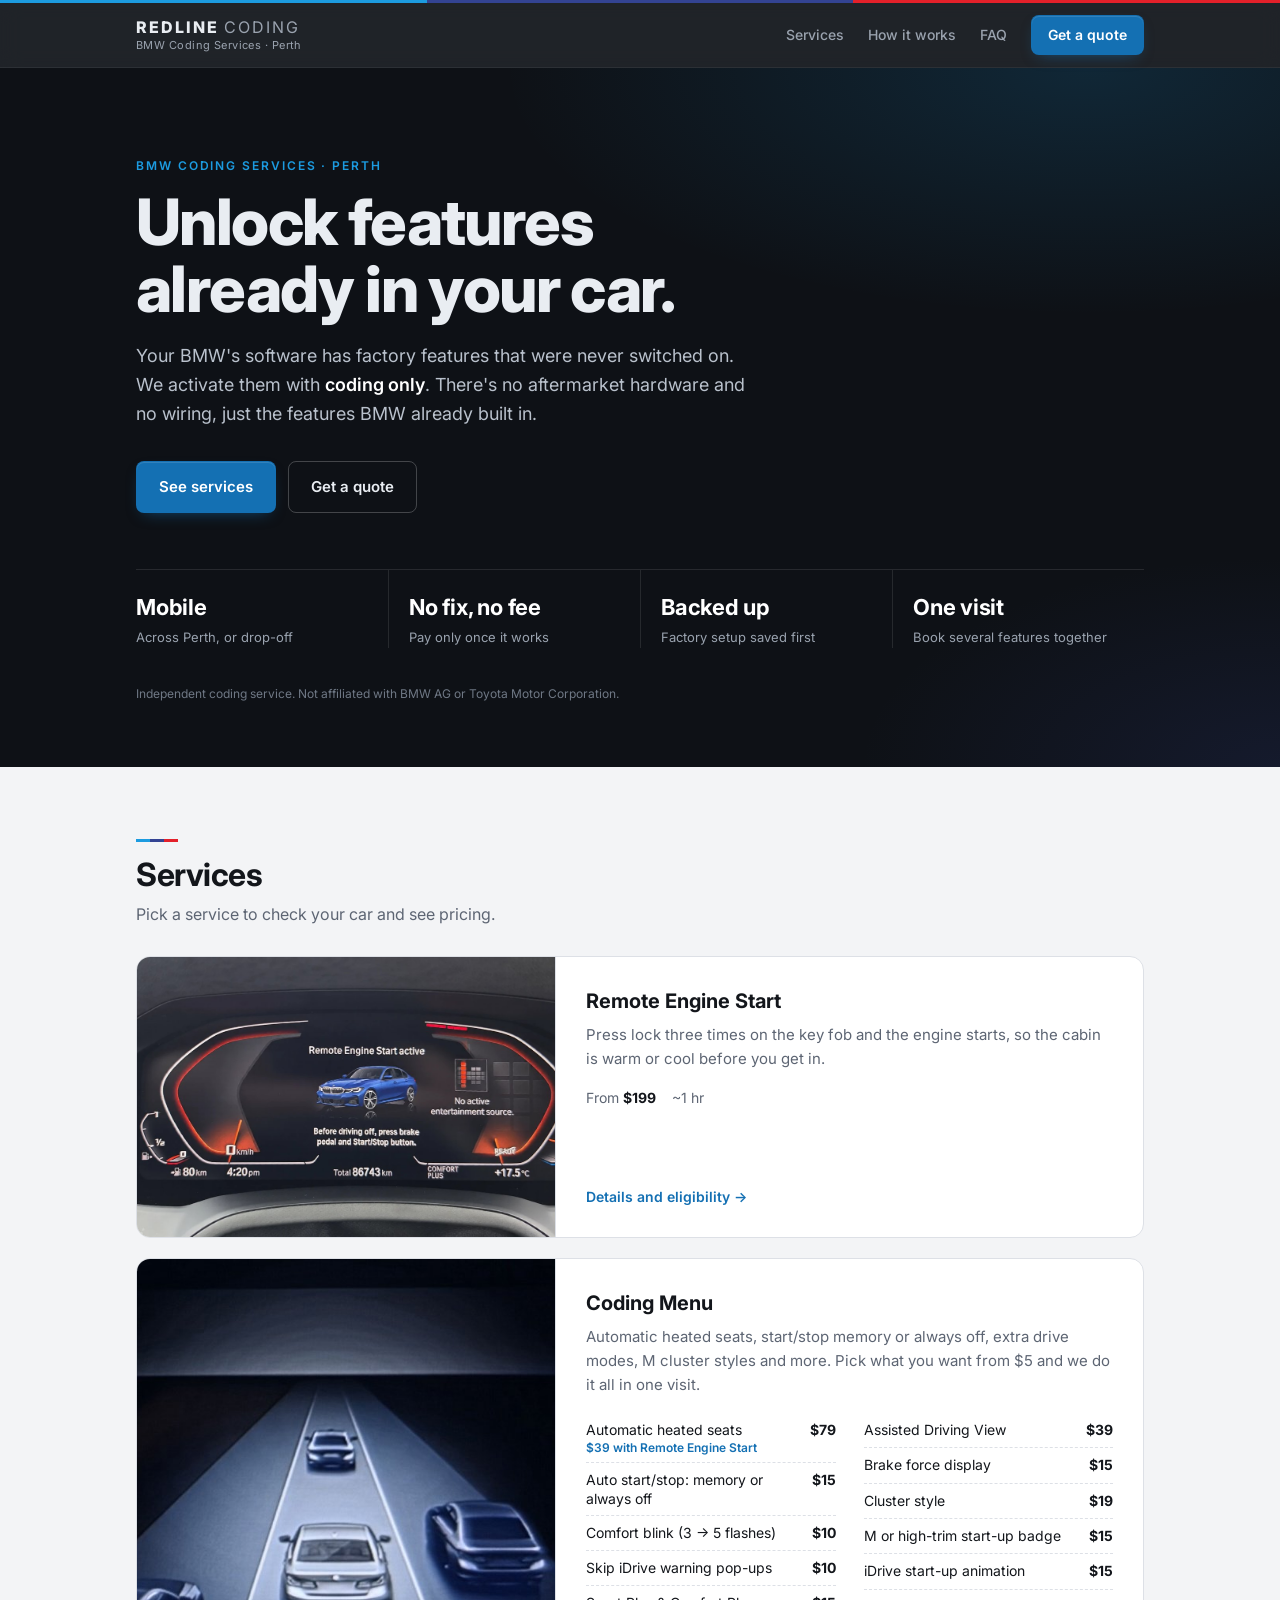
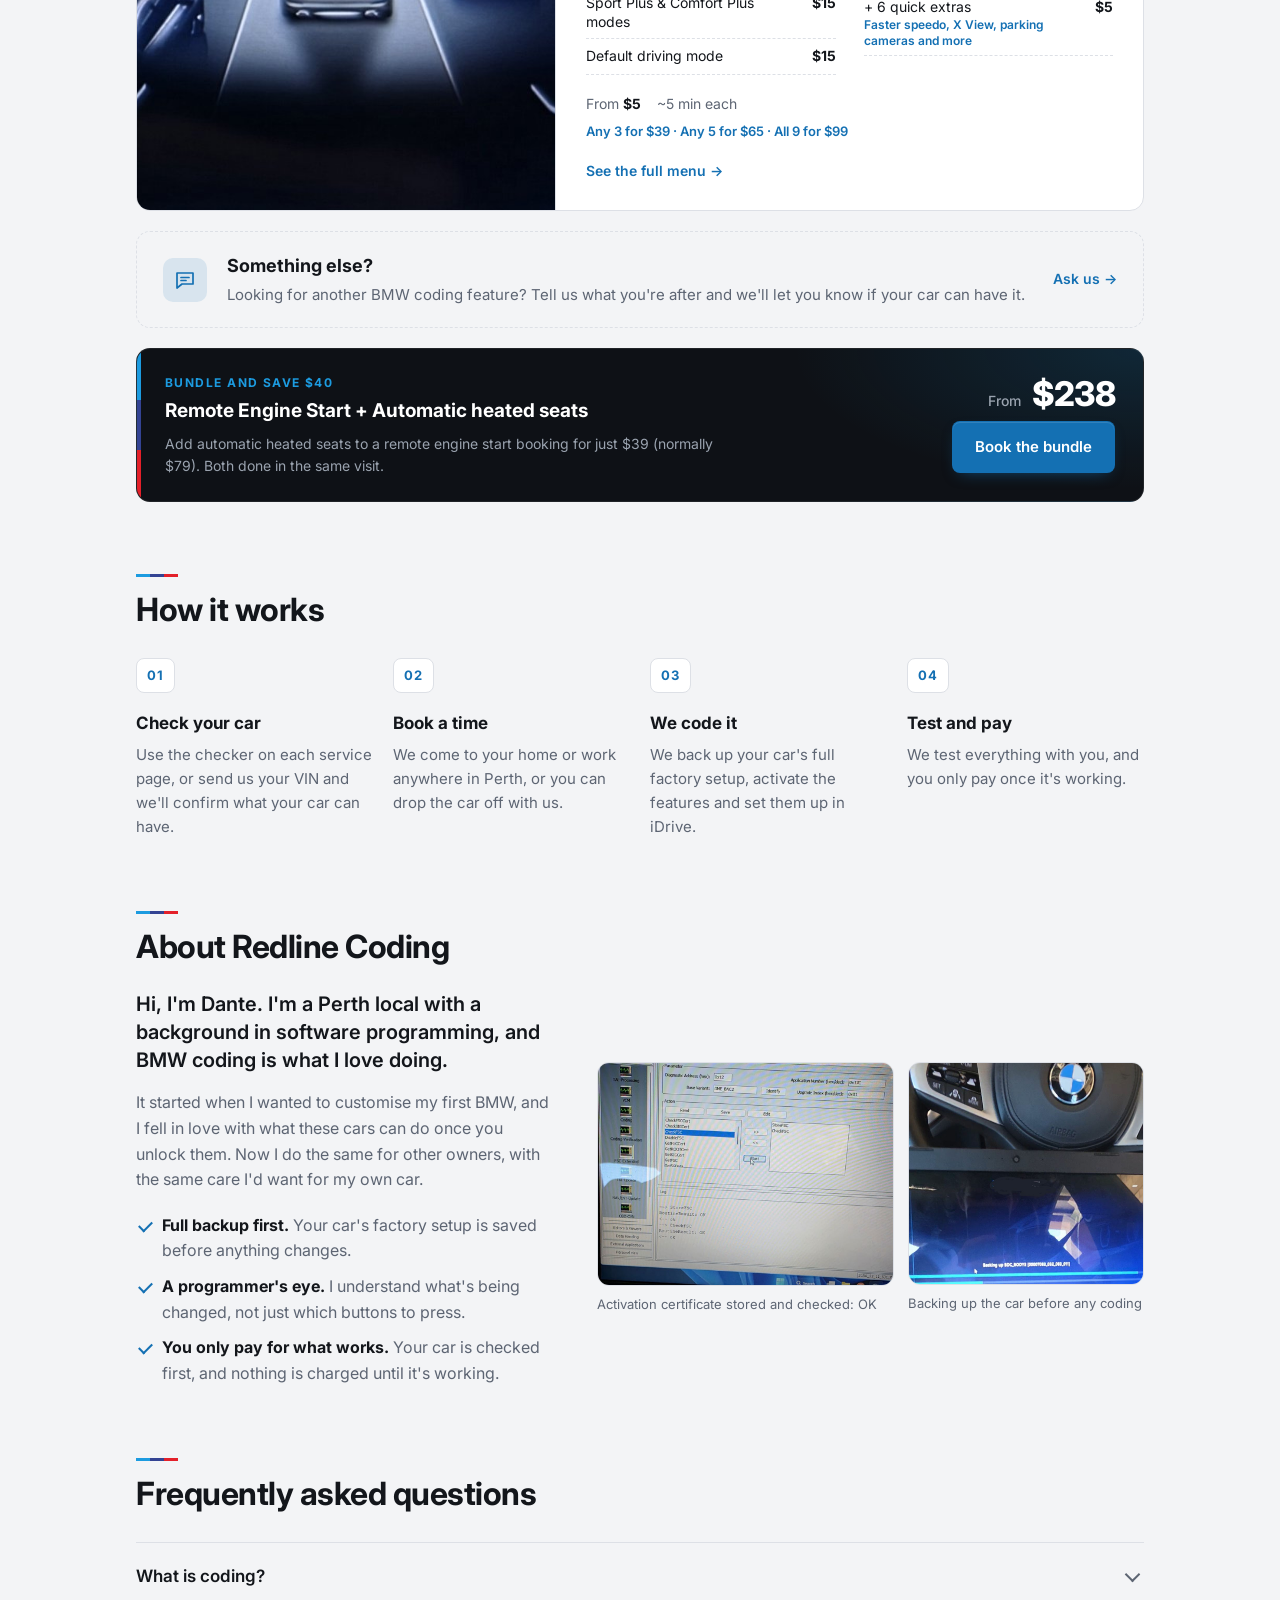
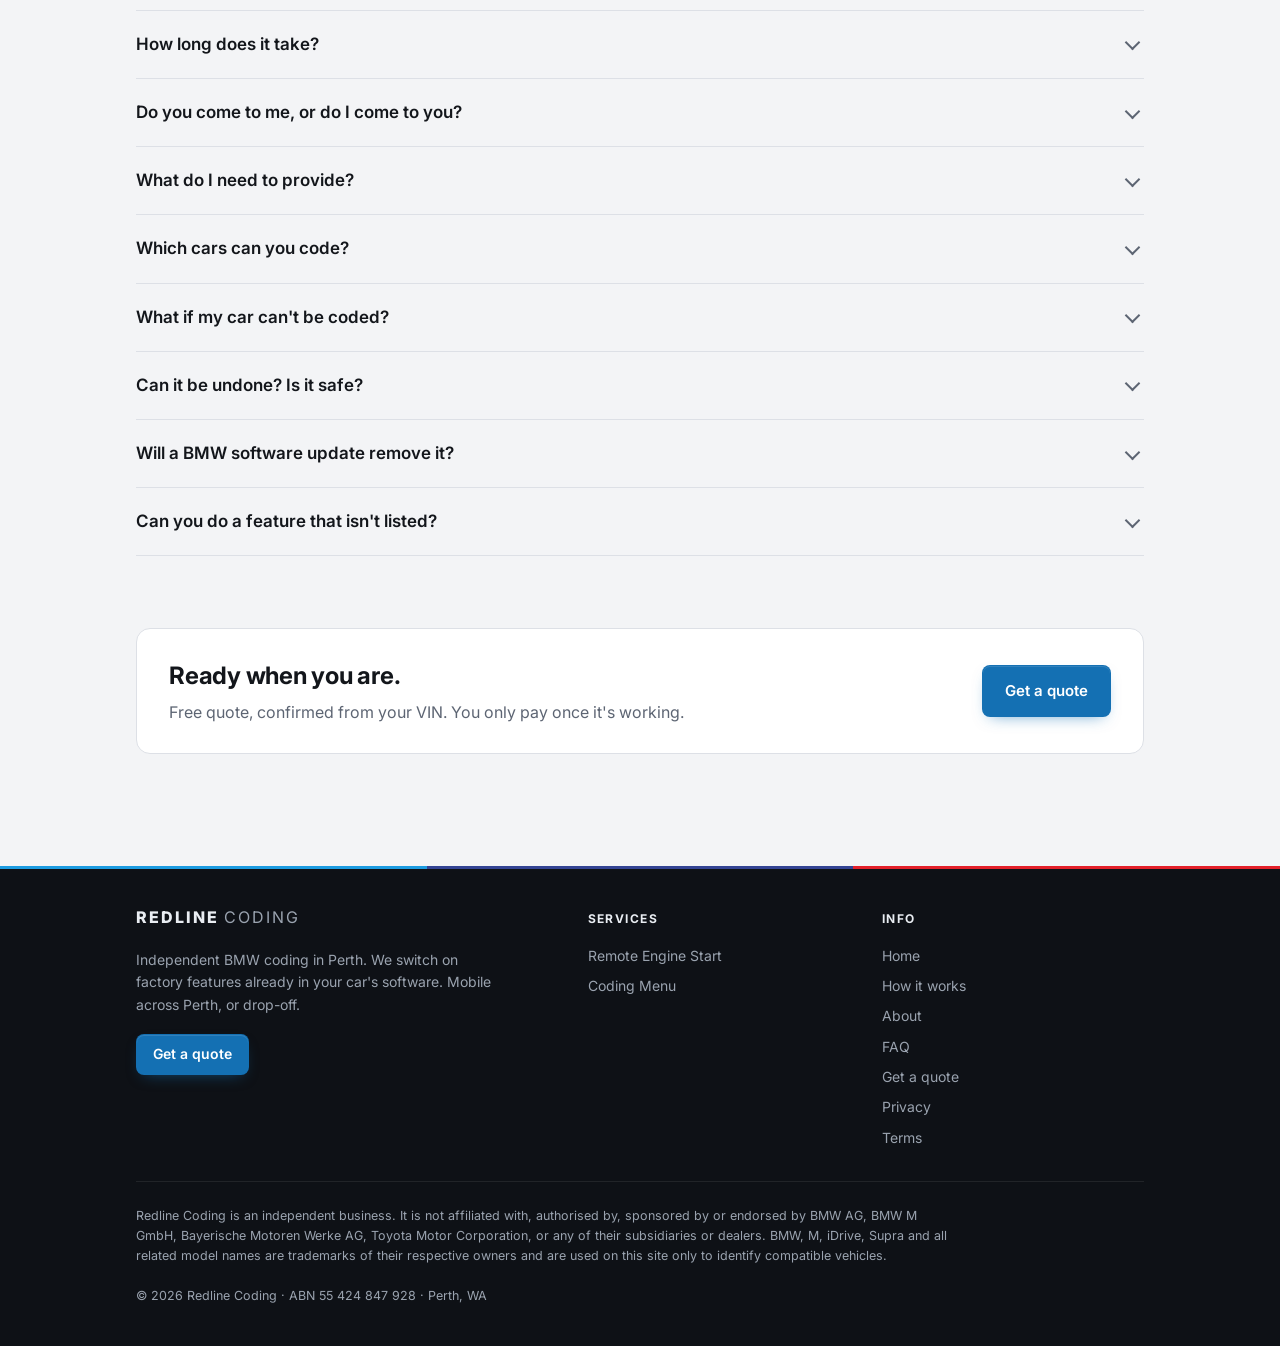
==== index.html @ 61ca0bb8 "Price range in business info: from $5" ====
<!DOCTYPE html>
<html lang="en-AU">
<head>
<!-- Google tag (gtag.js) -->
<script async src="https://www.googletagmanager.com/gtag/js?id=G-E07F1L9CG0"></script>
<script>
  window.dataLayer = window.dataLayer || [];
  function gtag(){dataLayer.push(arguments);}
  gtag('js', new Date());

  gtag('config', 'G-E07F1L9CG0');
</script>
<meta charset="UTF-8">
<meta name="viewport" content="width=device-width, initial-scale=1">
<title>Redline Coding | BMW Coding Services Perth</title>
<meta name="description" content="Independent BMW coding in Perth. We switch on factory features already in your car's software, like remote engine start and automatic heated seats. Mobile or drop-off. No charge if your car can't be coded.">
<meta property="og:title" content="Redline Coding | BMW Coding Services Perth">
<meta property="og:description" content="Unlock factory features already in your BMW: remote engine start, automatic heated seats and more. Mobile across Perth.">
<meta property="og:type" content="website">
<meta property="og:url" content="https://redlinecoding.com.au/">
<link rel="canonical" href="https://redlinecoding.com.au/">
<meta property="og:site_name" content="Redline Coding">
<meta property="og:image" content="https://redlinecoding.com.au/media/og-home.jpg">
<meta property="og:image:width" content="1200">
<meta property="og:image:height" content="630">
<meta property="og:image:alt" content="Redline Coding: BMW coding services in Perth.">
<meta name="twitter:card" content="summary_large_image">
<meta name="theme-color" content="#0e1116">
<link rel="preconnect" href="https://fonts.googleapis.com">
<link rel="preconnect" href="https://fonts.gstatic.com" crossorigin>
<link href="https://fonts.googleapis.com/css2?family=Inter:wght@400;500;600;700;800&display=swap" rel="stylesheet">
<link rel="stylesheet" href="styles.css">
<link rel="icon" href="icon.svg" type="image/svg+xml">
<link rel="icon" href="media/icon-192.png" type="image/png" sizes="192x192">
<link rel="apple-touch-icon" href="apple-touch-icon.png">
<link rel="manifest" href="site.webmanifest">
<meta name="apple-mobile-web-app-title" content="Redline">
<!-- tells Google the site name to show in search results -->
<script type="application/ld+json">
{"@context": "https://schema.org", "@type": "WebSite", "name": "Redline Coding", "alternateName": ["Redline Coding Perth", "redlinecoding.com.au"], "url": "https://redlinecoding.com.au/"}
</script>
<script type="application/ld+json">
{
  "@context": "https://schema.org",
  "@type": "AutoRepair",
  "name": "Redline Coding",
  "description": "Independent BMW coding in Perth: remote engine start, automatic heated seats and a menu of factory features. Mobile across Perth or drop-off.",
  "url": "https://redlinecoding.com.au/",
  "image": "https://redlinecoding.com.au/media/og-home.jpg",
  "areaServed": { "@type": "City", "name": "Perth" },
  "address": { "@type": "PostalAddress", "addressLocality": "Perth", "addressRegion": "WA", "addressCountry": "AU" },
  "priceRange": "$5–$199"
}
</script>
</head>
<body>

<div id="site-nav"></div>

<header class="hero" id="top">
  <div class="wrap">
    <p class="eyebrow">BMW coding services · Perth</p>
    <h1>Unlock features already in your car.</h1>
    <p class="lede">Your BMW's software has factory features that were never switched on. We activate them with <strong>coding only</strong>. There's no aftermarket hardware and no wiring, just the features BMW already built in.</p>
    <div class="cta-row">
      <a class="btn btn-primary" href="#services">See services</a>
      <a class="btn btn-ghost" href="enquire.html" data-quote>Get a quote</a>
    </div>
    <dl class="facts">
      <div><dt>Mobile</dt><dd>Across Perth, or drop-off</dd></div>
      <div><dt>No fix, no fee</dt><dd>Pay only once it works</dd></div>
      <div><dt>Backed up</dt><dd>Factory setup saved first</dd></div>
      <div><dt>One visit</dt><dd>Book several features together</dd></div>
    </dl>
    <p class="hero-note">Independent coding service. Not affiliated with BMW AG or Toyota Motor Corporation.</p>
  </div>
</header>

<main>

  <section class="wrap section" id="services">
    <h2 class="h2">Services</h2>
    <p class="muted">Pick a service to check your car and see pricing.</p>
    <div class="svc-grid" id="service-cards"></div>
    <div class="bundles" id="bundles"></div>
  </section>

  <section class="wrap section" id="how">
    <h2 class="h2">How it works</h2>
    <ol class="steps">
      <li>
        <h3>Check your car</h3>
        <p>Use the checker on each service page, or send us your VIN and we'll confirm what your car can have.</p>
      </li>
      <li>
        <h3>Book a time</h3>
        <p>We come to your home or work anywhere in Perth, or you can drop the car off with us.</p>
      </li>
      <li>
        <h3>We code it</h3>
        <p>We back up your car's full factory setup, activate the features and set them up in iDrive.</p>
      </li>
      <li>
        <h3>Test and pay</h3>
        <p>We test everything with you, and you only pay once it's working.</p>
      </li>
    </ol>
  </section>

  <section class="wrap section" id="about">
    <h2 class="h2">About Redline Coding</h2>
    <div class="about">
      <div class="about-text">
        <p class="about-lead">Hi, I'm Dante. I'm a Perth local with a background in software programming, and BMW coding is what I love doing.</p>
        <p>It started when I wanted to customise my first BMW, and I fell in love with what these cars can do once you unlock them. Now I do the same for other owners, with the same care I'd want for my own car.</p>
        <ul class="about-points">
          <li><b>Full backup first.</b> Your car's factory setup is saved before anything changes.</li>
          <li><b>A programmer's eye.</b> I understand what's being changed, not just which buttons to press.</li>
          <li><b>You only pay for what works.</b> Your car is checked first, and nothing is charged until it's working.</li>
        </ul>
      </div>
      <div class="about-shots">
        <figure style="--ar: 1.333">
          <img src="media/about-esys.jpg" width="1000" height="750" loading="lazy" alt="Laptop running BMW coding software, showing the activation certificate stored and checked OK">
          <figcaption>Activation certificate stored and checked: OK</figcaption>
        </figure>
        <figure style="--ar: 1.059">
          <img src="media/about-backup.jpg" width="900" height="850" loading="lazy" alt="Laptop backing up a BMW body control module, with the steering wheel behind it">
          <figcaption>Backing up the car before any coding</figcaption>
        </figure>
      </div>
    </div>
  </section>

  <section class="wrap section" id="faq">
    <h2 class="h2">Frequently asked questions</h2>
    <div class="faq">
      <details>
        <summary>What is coding?</summary>
        <p>Think of it like a light switch. BMW reserves some features for higher trim levels or later model years, even when your car is fully capable of them. They're already in your car's software, just switched off. Coding switches them on.</p>
        <p>We connect a laptop to the car's diagnostic (OBD) port. Nothing is added or rewired.</p>
      </details>
      <details>
        <summary>How long does it take?</summary>
        <p>It depends on the feature. Coding Menu features take a few minutes each, automatic heated seats about 15 minutes, and remote engine start about an hour. If you book several, we do them all in the same visit.</p>
      </details>
      <details>
        <summary>Do you come to me, or do I come to you?</summary>
        <p>Either. We're mobile across Perth and can do it at your home or workplace. You can also drop the car off with us. Let us know which you'd prefer when you enquire.</p>
      </details>
      <details>
        <summary>What do I need to provide?</summary>
        <p>Just the car and its key, with a <b>healthy battery</b>. For a mobile visit, please park near a <b>standard power point</b>, because we run a battery charger and laptop so the car's voltage stays steady while we code. Please also unplug anything connected to the OBD port under the dashboard, such as tuning dongles, trackers or insurance devices.</p>
        <p>Before we code, please make sure the car has been <b>driven recently</b>, the battery <b>isn't too old</b>, and it <b>hasn't been drained or left sitting</b> for an extended period. Even with the charger connected, a weak battery can let the voltage drop mid-coding, which can corrupt a module. If you're unsure about any of these, or your car has been slow to start, please tell us before we book.</p>
      </details>
      <details>
        <summary>Which cars can you code?</summary>
        <p>BMWs built before March 2021 with iDrive 7. We can't code iDrive 6 or the newer curved-screen iDrive 8. From March 2021, BMW locked coding on its cars. Each service has its own list of eligible models and a checker. Pick a service above, or send us your VIN and we'll tell you what your car can have.</p>
      </details>
      <details>
        <summary>What if my car can't be coded?</summary>
        <p>You don't pay. We check eligibility first, and if the car won't accept the coding, there's no charge. You only pay once it's working.</p>
      </details>
      <details>
        <summary>Can it be undone? Is it safe?</summary>
        <p>Yes, it can be undone. We save a full backup of your car's factory setup before changing anything, so we can restore it at any time. The coding only turns on features already in your car's software. If you're concerned about your new-car warranty, check with your dealer first.</p>
      </details>
      <details>
        <summary>Will a BMW software update remove it?</summary>
        <p>It can. A dealer software update or a BMW over-the-air update can reset the coding. If that happens, get in touch and we'll re-code it, free within 3 months of your job.</p>
      </details>
      <details>
        <summary>Can you do a feature that isn't listed?</summary>
        <p>Possibly. On the <a href="enquire.html?other=1">quote page</a>, tick "Other coding", tell us what you're after and include your VIN. We'll let you know if your car can have it.</p>
      </details>
    </div>
  </section>

  <section class="wrap section">
    <div class="cta-card">
      <div>
        <h2>Ready when you are.</h2>
        <p>Free quote, confirmed from your VIN. You only pay once it's working.</p>
      </div>
      <a class="btn btn-primary" href="enquire.html">Get a quote</a>
    </div>
  </section>

</main>

<div id="site-footer"></div>

<script src="vehicles.js"></script>
<script src="services.js"></script>
<script src="app.js"></script>
</body>
</html>
---- styles.css ----
/* M-inspired palette, kept subtle: the three stripe colours only appear as thin
   accent lines. Blue carries the interactive colour; red is used sparingly. */
:root {
  --m-light: #1c9be0;
  --m-dark: #334393;
  --m-red: #e3202a;

  --bg: #f3f4f6;
  --surface: #ffffff;
  --text: #13161b;
  --muted: #5d6573;
  --border: #dde0e6;
  --accent: #1470b3;
  --accent-hover: #0f5d96;
  --ink: #0e1116;          /* hero / nav / footer: always dark */
  --ink-2: #161a21;
  --ink-text: #e9edf2;
  --ink-muted: #9aa3af;
  --yes-bg: #e8f6ee; --yes-fg: #17653a; --yes-bd: #9fd6b5;
  --check-bg: #fff6e5; --check-fg: #7a4d00; --check-bd: #f0cf8a;
  --no-bg: #fdecec; --no-fg: #9b1c1c; --no-bd: #efaaaa;
  --radius: 14px;
}
@media (prefers-color-scheme: dark) {
  :root {
    --bg: #0b0d11;
    --surface: #14171d;
    --text: #e6e9ee;
    --muted: #98a1ad;
    --border: #262b34;
    --accent: #1a78bd;
    --accent-hover: #2a8ad0;
    --yes-bg: #0f2a1b; --yes-fg: #7fdca3; --yes-bd: #1f5a36;
    --check-bg: #2c2210; --check-fg: #f2c46b; --check-bd: #5e4617;
    --no-bg: #2e1414; --no-fg: #f39a9a; --no-bd: #642525;
  }
}

* { box-sizing: border-box; }
html { scroll-behavior: smooth; scroll-padding-top: 80px; }
body {
  margin: 0;
  font-family: Inter, system-ui, -apple-system, "Segoe UI", sans-serif;
  background: var(--bg);
  color: var(--text);
  line-height: 1.6;
  -webkit-font-smoothing: antialiased;
}
.wrap { max-width: 1040px; margin: 0 auto; padding: 0 16px; }
a { color: var(--accent); }

/* the M stripe */
.mstripe {
  height: 3px;
  background: linear-gradient(90deg,
    var(--m-light) 0 33.34%, var(--m-dark) 33.34% 66.67%, var(--m-red) 66.67% 100%);
}

/* nav */
.nav {
  position: sticky; top: 0; z-index: 10;
  background: rgba(14, 17, 22, .92);
  backdrop-filter: saturate(140%) blur(10px);
  border-bottom: 1px solid rgba(255,255,255,.06);
}
.nav-inner { display: flex; align-items: center; justify-content: space-between; height: 64px; gap: 16px; }
.brand { text-decoration: none; color: var(--ink-text); display: flex; flex-direction: column; line-height: 1.1; }
.brand-name { font-weight: 800; letter-spacing: .12em; font-size: 16px; }
.brand-name b, .foot-brand b { font-weight: 400; color: var(--ink-muted); margin-left: .35em; }
.brand-sub { font-size: 11px; color: var(--ink-muted); letter-spacing: .04em; margin-top: 3px; }
.nav-links { display: flex; align-items: center; gap: 24px; }
.nav-links a:not(.btn) { color: var(--ink-muted); text-decoration: none; font-size: 14px; font-weight: 500; }
.nav-links a:not(.btn):hover { color: #fff; }

/* hero */
.hero {
  position: relative;
  background:
    radial-gradient(900px 380px at 85% 0%, rgba(28,155,224,.16), transparent 65%),
    radial-gradient(600px 300px at 100% 100%, rgba(51,67,147,.18), transparent 70%),
    var(--ink);
  color: var(--ink-text);
  padding: 88px 0 64px;
  overflow: hidden;
}
.eyebrow { text-transform: uppercase; letter-spacing: .16em; font-size: 12px; font-weight: 600; color: var(--m-light); margin: 0 0 14px; }
.hero h1 { font-size: clamp(36px, 6.4vw, 64px); line-height: 1.04; margin: 0 0 20px; font-weight: 800; letter-spacing: -.025em; max-width: 14ch; }
.lede { font-size: 18px; color: #b9c1cc; max-width: 620px; margin: 0 0 32px; }
.lede strong { color: #fff; font-weight: 600; }
.cta-row { display: flex; flex-wrap: wrap; gap: 12px; }
.facts {
  display: grid; grid-template-columns: repeat(4, 1fr); gap: 0;
  margin: 56px 0 0; padding: 0;
  border-top: 1px solid rgba(255,255,255,.1);
}
.facts div { padding: 20px 20px 0 0; }
.facts div + div { padding-left: 20px; border-left: 1px solid rgba(255,255,255,.1); }
.facts dt { font-size: 22px; font-weight: 700; color: #fff; letter-spacing: -.01em; }
.facts dd { margin: 2px 0 0; font-size: 13px; color: var(--ink-muted); }
.hero-note { margin: 36px 0 0; font-size: 12px; color: #6f7885; }

/* buttons */
.btn {
  display: inline-flex; align-items: center; justify-content: center;
  font: inherit; font-weight: 600; font-size: 15px;
  padding: 13px 22px; border-radius: 8px; border: 1px solid transparent;
  cursor: pointer; text-decoration: none; transition: background .15s, border-color .15s;
}
.btn-primary { background: var(--accent); color: #fff; }
.btn-primary:hover { background: var(--accent-hover); }
.btn-ghost { color: var(--ink-text); border-color: rgba(255,255,255,.22); }
.btn-ghost:hover { border-color: rgba(255,255,255,.5); }
.btn-sm { padding: 8px 16px; font-size: 14px; }
.btn:disabled { opacity: .6; cursor: progress; }

/* sections */
main { padding-bottom: 32px; }
.section { padding-top: 72px; }
.h2 { margin: 0 0 8px; font-size: clamp(24px, 3.4vw, 32px); letter-spacing: -.015em; line-height: 1.2; }
.h2::before {
  content: ""; display: block; width: 42px; height: 3px; margin-bottom: 14px;
  background: linear-gradient(90deg,
    var(--m-light) 0 33.34%, var(--m-dark) 33.34% 66.67%, var(--m-red) 66.67% 100%);
}
.muted { color: var(--muted); margin: 0 0 24px; }
.card {
  background: var(--surface);
  border: 1px solid var(--border);
  border-radius: var(--radius);
  padding: 32px;
}

/* features */
.features { display: grid; grid-template-columns: repeat(3, 1fr); gap: 20px; }
.features article {
  background: var(--surface); border: 1px solid var(--border); border-radius: var(--radius);
  padding: 26px;
}
.features h3 { margin: 16px 0 6px; font-size: 17px; }
.features p { margin: 0; color: var(--muted); font-size: 15px; }
.f-icon {
  width: 44px; height: 44px; border-radius: 10px; display: grid; place-items: center;
  background: color-mix(in srgb, var(--accent) 12%, transparent);
}
.f-icon svg { width: 24px; height: 24px; fill: none; stroke: var(--accent); stroke-width: 1.7; stroke-linecap: round; stroke-linejoin: round; }

/* steps */
.steps { list-style: none; padding: 0; margin: 28px 0 0; display: grid; grid-template-columns: repeat(4, 1fr); gap: 20px; counter-reset: step; }
.steps li { counter-increment: step; position: relative; padding-top: 52px; }
.steps li::before {
  content: counter(step, decimal-leading-zero);
  position: absolute; top: 0; left: 0;
  font-size: 13px; font-weight: 700; letter-spacing: .08em; color: var(--accent);
  border: 1px solid var(--border); background: var(--surface);
  border-radius: 8px; padding: 6px 10px;
}
.steps h3 { margin: 0 0 6px; font-size: 17px; }
.steps p { margin: 0; color: var(--muted); font-size: 15px; }

/* form controls */
.grid { display: grid; grid-template-columns: 1fr 1fr; gap: 18px 20px; }
.span2 { grid-column: 1 / -1; }
label { display: flex; flex-direction: column; gap: 6px; font-weight: 600; font-size: 14px; }
.row { display: flex; gap: 10px; }
.row select { flex: 1; min-width: 0; }
select, input, textarea {
  font: inherit; font-weight: 400; font-size: 16px;
  color: var(--text);
  background: var(--bg);
  border: 1px solid var(--border);
  border-radius: 8px;
  padding: 11px 12px;
  width: 100%;
}
select:disabled { opacity: .55; }
select:focus, input:focus, textarea:focus { outline: 2px solid var(--accent); outline-offset: 1px; border-color: transparent; }
.hint { font-weight: 400; color: var(--muted); font-size: 13px; }
.hp { position: absolute; left: -9999px; }
/* "I agree to the terms" tick box on the quote form */
.agree { flex-direction: row; align-items: flex-start; gap: 10px; font-weight: 400; font-size: 15px; }
.agree input { flex: none; width: 20px; height: 20px; margin: 1px 0 0; padding: 0; accent-color: var(--accent); }
form .btn { margin-top: 24px; }

/* result */
.result { margin-top: 28px; border-radius: 12px; padding: 18px 20px; border: 1px solid; }
.result h3 { margin: 0 0 6px; font-size: 18px; }
.result ul { margin: 8px 0; padding-left: 20px; }
.result ul.info { opacity: .85; font-size: 14px; }
.result p { margin: 12px 0 0; }
.result a:not(.btn) { color: inherit; font-weight: 600; }
.result.yes   { background: var(--yes-bg);   color: var(--yes-fg);   border-color: var(--yes-bd); }
.result.check { background: var(--check-bg); color: var(--check-fg); border-color: var(--check-bd); }
.result.no    { background: var(--no-bg);    color: var(--no-fg);    border-color: var(--no-bd); }

.status { margin: 14px 0 0; font-weight: 500; }
.status.ok { color: var(--yes-fg); }
.status.err { color: var(--no-fg); }

/* pricing */
.price-card {
  margin-top: 28px;
  background: var(--surface); border: 1px solid var(--border); border-radius: var(--radius);
  padding: 32px; display: grid; grid-template-columns: 1.1fr 1fr; gap: 12px 40px; align-items: start;
  position: relative; overflow: hidden;
}
.price-card::before {
  content: ""; position: absolute; top: 0; left: 0; right: 0; height: 3px;
  background: linear-gradient(90deg,
    var(--m-light) 0 33.34%, var(--m-dark) 33.34% 66.67%, var(--m-red) 66.67% 100%);
}
.price-title { margin: 0; font-weight: 600; color: var(--muted); font-size: 14px; text-transform: uppercase; letter-spacing: .08em; }
.price { margin: 6px 0 12px; font-size: 48px; font-weight: 800; letter-spacing: -.03em; line-height: 1.1; }
.price .from { font-size: 16px; font-weight: 500; color: var(--muted); letter-spacing: 0; margin-right: 4px; }
.price .cur { font-size: 16px; font-weight: 600; color: var(--muted); letter-spacing: 0; }
.price-head .muted { margin: 0; font-size: 14px; }
.ticks { list-style: none; margin: 0; padding: 0; grid-row: span 2; }
.ticks li { position: relative; padding: 7px 0 7px 28px; border-bottom: 1px solid var(--border); font-size: 15px; }
.ticks li:last-child { border-bottom: 0; }
.ticks li::before {
  content: ""; position: absolute; left: 2px; top: 13px; width: 12px; height: 6px;
  border-left: 2px solid var(--accent); border-bottom: 2px solid var(--accent); transform: rotate(-45deg);
}
.price-card > .btn { justify-self: start; margin-top: 12px; }

/* faq */
.faq { margin-top: 28px; border-top: 1px solid var(--border); }
.faq details { border-bottom: 1px solid var(--border); }
.faq summary {
  list-style: none; cursor: pointer; padding: 20px 40px 20px 0; position: relative;
  font-weight: 600; font-size: 17px;
}
.faq summary::-webkit-details-marker { display: none; }
/* no double-tap zoom delay on toggles */
.faq summary, .item-more, .item-main { touch-action: manipulation; }
.faq summary::after {
  content: ""; position: absolute; right: 6px; top: 50%; width: 9px; height: 9px; margin-top: -7px;
  border-right: 2px solid var(--muted); border-bottom: 2px solid var(--muted);
  transform: rotate(45deg); transition: transform .2s;
}
.faq details[open] summary::after { transform: rotate(-135deg); margin-top: -2px; }
.faq details.closing summary::after { transform: rotate(45deg); margin-top: -7px; } /* sliding shut */
.faq summary:hover { color: var(--accent); }
.faq details > :not(summary) { margin: 0 0 16px; color: var(--muted); max-width: 760px; }
.faq details > :last-child { margin-bottom: 22px; }
.faq ul { padding-left: 20px; }
.faq li { margin-bottom: 6px; }
.faq b { color: var(--text); font-weight: 600; }

/* footer */
.footer { margin-top: 80px; background: var(--ink); color: var(--ink-muted); }
.footer .wrap { padding-top: 36px; padding-bottom: 40px; }
.foot-brand { color: var(--ink-text); font-weight: 800; letter-spacing: .12em; margin: 0 0 18px; }
.foot-brand span { font-weight: 400; letter-spacing: .02em; color: var(--ink-muted); font-size: 13px; margin-left: 12px; }
.disclaimer { font-size: 12.5px; line-height: 1.6; max-width: 820px; margin: 0 0 12px; }
.copy { font-size: 12.5px; margin: 20px 0 0; }

/* responsive */
@media (max-width: 860px) {
  .nav-links a:not(.btn) { display: none; }
  .features, .steps { grid-template-columns: 1fr 1fr; }
  .facts { grid-template-columns: 1fr 1fr; }
  .facts div:nth-child(3) { padding-left: 0; border-left: 0; }
  .price-card { grid-template-columns: 1fr; }
  .ticks { grid-row: auto; }
}
@media (max-width: 560px) {
  .grid, .features, .steps { grid-template-columns: 1fr; }
  .card, .price-card { padding: 22px; }
  .hero { padding: 56px 0 44px; }
  .section { padding-top: 56px; }
  .brand-sub { display: none; }
  .facts dt { font-size: 19px; }
}

/* demo media: 16:9 video and 3:4 photo at equal height (16/9 : 3/4 = 2.37 : 1) */
.demo { margin-top: 28px; display: grid; grid-template-columns: 2.37fr 1fr; gap: 16px; align-items: start; }
.demo-video { aspect-ratio: 16 / 9; border-radius: var(--radius); overflow: hidden; background: var(--ink); border: 1px solid var(--border); }
.demo-video iframe { width: 100%; height: 100%; border: 0; display: block; }
.demo-photo { margin: 0; }
.demo-photo img {
  display: block; width: 100%; height: auto; aspect-ratio: 3 / 4; object-fit: cover;
  border-radius: var(--radius); border: 1px solid var(--border); background: var(--ink);
}
.demo-caption { margin: 12px 0 0; font-size: 14px; color: var(--muted); }
.demo-caption b { color: var(--text); font-weight: 600; }
@media (max-width: 700px) {
  .demo { grid-template-columns: 1fr; }
  .demo-photo img { max-height: 75vh; width: auto; max-width: 100%; margin: 0 auto; }
}

/* home: service cards */
.svc-grid { margin-top: 28px; display: grid; grid-template-columns: repeat(3, 1fr); gap: 20px; }
.svc-card {
  display: flex; flex-direction: column; text-decoration: none; color: var(--text);
  background: var(--surface); border: 1px solid var(--border); border-radius: var(--radius);
  padding: 26px; position: relative; overflow: hidden; transition: border-color .15s, transform .15s;
}
.svc-card::before {
  content: ""; position: absolute; top: 0; left: 0; right: 0; height: 3px; opacity: 0; transition: opacity .15s;
  background: linear-gradient(90deg,
    var(--m-light) 0 33.34%, var(--m-dark) 33.34% 66.67%, var(--m-red) 66.67% 100%);
}
.svc-card:hover { border-color: color-mix(in srgb, var(--accent) 45%, var(--border)); transform: translateY(-2px); }
.svc-card:hover::before { opacity: 1; }
.svc-card h3 { margin: 16px 0 6px; font-size: 18px; }
.svc-card p { margin: 0; color: var(--muted); font-size: 15px; }
.svc-meta { display: flex; gap: 16px; margin-top: 16px !important; font-size: 14px !important; }
.svc-meta b { color: var(--text); font-weight: 700; }
.svc-more { margin-top: auto; padding-top: 18px; color: var(--accent); font-weight: 600; font-size: 14px; }
.svc-card-alt { background: transparent; border-style: dashed; }

/* quote page */
.pick-err { color: var(--no-fg); font-size: 14px; margin: 8px 0 0; }


@media (max-width: 860px) { .svc-grid { grid-template-columns: 1fr 1fr; } }
@media (max-width: 560px) { .svc-grid { grid-template-columns: 1fr; } }

/* bundle deals */
.bundles { display: grid; gap: 16px; margin-top: 20px; }
.bundles:empty { display: none; }
.bundle {
  display: flex; align-items: center; justify-content: space-between; gap: 24px;
  padding: 24px 28px; border-radius: var(--radius); position: relative; overflow: hidden;
  background:
    radial-gradient(500px 200px at 100% 0%, rgba(28,155,224,.16), transparent 70%),
    var(--ink);
  color: var(--ink-text); border: 1px solid rgba(255,255,255,.08);
}
.bundle::before {
  content: ""; position: absolute; top: 0; left: 0; bottom: 0; width: 4px;
  background: linear-gradient(180deg,
    var(--m-light) 0 33.34%, var(--m-dark) 33.34% 66.67%, var(--m-red) 66.67% 100%);
}
.bundle-tag { margin: 0 0 4px; font-size: 12px; font-weight: 700; letter-spacing: .12em; text-transform: uppercase; color: var(--m-light); }
.bundle-title { margin: 0 0 6px; font-size: 19px; font-weight: 700; color: #fff; }
.bundle-sub { margin: 0; font-size: 14px; color: var(--ink-muted); max-width: 560px; }
.bundle-price { text-align: right; flex: none; }
.bundle-price p { margin: 0 0 10px; font-size: 34px; font-weight: 800; letter-spacing: -.02em; color: #fff; line-height: 1; }
.bundle-price .from { font-size: 14px; font-weight: 500; color: var(--ink-muted); letter-spacing: 0; margin-right: 4px; }

.svc-deal { margin-top: 6px !important; font-size: 13px !important; font-weight: 600; color: var(--accent) !important; }
@media (max-width: 640px) {
  .bundle { flex-direction: column; align-items: flex-start; padding: 22px; }
  .bundle-price { text-align: left; }
}

/* "Something else?" card spans the full row as a slim strip */
.svc-card-alt { grid-column: 1 / -1; flex-direction: row; align-items: center; gap: 20px; padding: 20px 26px; }
.svc-card-alt .f-icon { flex: none; }
.svc-card-alt h3 { margin: 0 0 2px; }
.svc-card-alt .svc-more { margin: 0 0 0 auto; padding: 0; flex: none; }
@media (max-width: 560px) {
  .svc-card-alt { flex-direction: column; align-items: flex-start; }
  .svc-card-alt .svc-more { margin: 0; }
}

/* compact item rows: tick, name, price, and a chevron that expands the description */
.item-group { display: flex; flex-wrap: wrap; align-items: baseline; gap: 4px 12px; margin: 28px 0 10px; font-size: 13px; font-weight: 700; letter-spacing: .12em; text-transform: uppercase; color: var(--muted); }
.item-group:first-child { margin-top: 8px; }
.item-group small { font-size: 13px; letter-spacing: 0; text-transform: none; font-weight: 600; color: var(--accent); }
.items { border: 1px solid var(--border); border-radius: 12px; background: var(--surface); overflow: hidden; }
.item { display: grid; grid-template-columns: 1fr auto; align-items: center; }
.item + .item { border-top: 1px solid var(--border); }
.item-main {
  grid-column: 1; flex-direction: row; align-items: center; gap: 12px; cursor: pointer;
  padding: 14px 8px 14px 16px; font-size: 15px; font-weight: 500; min-height: 56px;
}
.item:not(:has(.item-more)) .item-main { grid-column: 1 / -1; padding-right: 16px; }
.item-main input { position: absolute; opacity: 0; pointer-events: none; width: 1px; height: 1px; }
.item-box {
  flex: none; width: 22px; height: 22px; border-radius: 6px; border: 2px solid var(--border);
  background: var(--bg); position: relative; transition: background .12s, border-color .12s;
}
.item-main input:checked + .item-box { background: var(--accent); border-color: var(--accent); }
.item-main input:checked + .item-box::after {
  content: ""; position: absolute; left: 6px; top: 2px; width: 6px; height: 11px;
  border: solid #fff; border-width: 0 2.5px 2.5px 0; transform: rotate(45deg);
}
.item-main input:focus-visible + .item-box { outline: 2px solid var(--accent); outline-offset: 2px; }
.item:has(input:checked) { background: color-mix(in srgb, var(--accent) 6%, var(--surface)); }
.item-name { flex: 1; display: flex; flex-direction: column; line-height: 1.3; }
.item-name small { font-size: 13px; font-weight: 400; color: var(--muted); margin-top: 2px; }
.item-price { font-weight: 700; font-size: 15px; white-space: nowrap; }
.item-price s { color: var(--muted); font-weight: 500; margin-right: 4px; }
.item-more {
  grid-column: 2; width: 44px; height: 44px; margin-right: 6px; border: 0; background: none; cursor: pointer;
  display: grid; place-items: center; border-radius: 8px; color: var(--muted);
}
.item-more:hover { background: color-mix(in srgb, var(--accent) 10%, transparent); color: var(--text); }
.item-more svg { width: 20px; height: 20px; fill: none; stroke: currentColor; stroke-width: 2; stroke-linecap: round; stroke-linejoin: round; transition: transform .2s; }
.item-more[aria-expanded="true"] svg { transform: rotate(180deg); }
/* row details slide open: the grid row animates from 0fr to 1fr, so it follows the content's real height */
.item-desc {
  grid-column: 1 / -1; display: grid; grid-template-rows: 0fr; visibility: hidden;
  font-size: 14px; color: var(--muted); transition: grid-template-rows .3s ease, visibility 0s .3s;
}
.item-more[aria-expanded="true"] + .item-desc { grid-template-rows: 1fr; visibility: visible; transition: grid-template-rows .3s ease; }
.item-desc-in { min-height: 0; overflow: hidden; padding: 0 16px 0 50px; }
.item-desc-in::after { content: ""; display: block; height: 8px; }
@media (prefers-reduced-motion: reduce) { .item-desc, .item-more[aria-expanded="true"] + .item-desc { transition: none; } }
.item-desc p { margin: 0 0 6px; }
.item-fine { font-style: italic; font-size: 13px; }

/* running total bar (sticks to the bottom of the screen while scrolling) */
.total-bar {
  position: sticky; bottom: 12px; z-index: 5; margin-top: 20px;
  display: flex; align-items: center; justify-content: space-between; gap: 12px;
  background: var(--ink); color: var(--ink-text); border-radius: 12px; padding: 10px 10px 10px 18px;
  border: 1px solid rgba(255,255,255,.1); box-shadow: 0 10px 30px rgba(0,0,0,.25);
}
.total-bar[hidden] { display: none; }
.total-bar p { margin: 0; font-size: 14px; }
.total-bar b { color: #fff; }
.total-num { font-size: 18px; }
.save-pill { display: inline-block; margin-left: 4px; padding: 1px 8px; border-radius: 99px; font-size: 12px; font-weight: 600; background: var(--yes-bg); color: var(--yes-fg); }
.total-bar .btn { flex: none; }

/* quote page */
.hero-slim { padding: 56px 0 40px; }
.hero-slim h1 { max-width: none; }
.quote-form { padding-top: 32px; display: grid; gap: 20px; }
.quote-form .h2 { font-size: 22px; }
.quote-form .total-bar { margin-top: 0; }
#checkerNote { margin: 0 0 18px; }
#checkerNote p { margin: 0; }
.sum { width: 100%; border-collapse: collapse; font-size: 15px; }
.sum td { padding: 10px 0; border-bottom: 1px solid var(--border); vertical-align: top; }
.sum td:last-child { text-align: right; white-space: nowrap; padding-left: 16px; font-weight: 600; }
.sum-disc td { color: var(--yes-fg); }
.sum-total td { border-bottom: 0; padding-top: 14px; font-size: 20px; font-weight: 800; }
.sum-total small { font-size: 13px; font-weight: 500; color: var(--muted); }
#summary .btn { margin-top: 16px; }
.thanks-card { display: grid; gap: 8px; }
.sum-head { margin: 16px 0 0; font-size: 18px; }

/* home: closing call to action */
.cta-card {
  display: flex; align-items: center; justify-content: space-between; gap: 24px;
  background: var(--surface); border: 1px solid var(--border); border-radius: var(--radius); padding: 28px 32px;
}
.cta-card h2 { margin: 0 0 4px; font-size: 24px; letter-spacing: -.01em; }
.cta-card p { margin: 0; color: var(--muted); }
.cta-card .btn { flex: none; }

@media (max-width: 560px) {
  .item-main { padding-left: 14px; }
  .item-desc-in { padding-left: 14px; }
  .cta-card { flex-direction: column; align-items: flex-start; padding: 22px; }
  .quote-form { padding-top: 20px; gap: 16px; }
}

/* ---------- polish pass ---------- */

/* keep the space for the nav while the script builds it, so the page doesn't jump */
#site-nav { display: block; height: 68px; background: var(--ink); }

:focus-visible { outline: 2px solid var(--accent); outline-offset: 2px; }
::selection { background: color-mix(in srgb, var(--m-light) 30%, transparent); }
.btn { gap: 8px; }
.btn-primary { box-shadow: 0 1px 0 rgba(255,255,255,.12) inset, 0 6px 16px -8px color-mix(in srgb, var(--accent) 70%, transparent); }
.btn:active { transform: translateY(1px); }

/* phone menu */
.nav-toggle {
  display: none; position: relative; width: 44px; height: 44px; margin-right: -8px;
  border: 0; background: none; cursor: pointer; border-radius: 8px;
}
.nav-toggle span {
  position: absolute; left: 12px; right: 12px; height: 2px; border-radius: 2px;
  background: var(--ink-text); transition: transform .2s ease, top .2s ease;
}
.nav-toggle span:first-child { top: 17px; }
.nav-toggle span:last-child { top: 25px; }
.nav-toggle[aria-expanded="true"] span:first-child { top: 21px; transform: rotate(45deg); }
.nav-toggle[aria-expanded="true"] span:last-child { top: 21px; transform: rotate(-45deg); }
.nav-panel {
  border-top: 1px solid rgba(255,255,255,.08); background: var(--ink);
  max-height: calc(100vh - 68px); overflow-y: auto; box-shadow: 0 20px 40px rgba(0,0,0,.35);
}
.nav-panel .wrap { padding-top: 18px; padding-bottom: 22px; }
.nav-label { margin: 0 0 6px; font-size: 12px; font-weight: 700; letter-spacing: .12em; text-transform: uppercase; color: var(--ink-muted); }
.nav-svcs a { display: flex; align-items: center; gap: 14px; padding: 10px 0; color: var(--ink-text); text-decoration: none; font-weight: 600; }
.nav-svcs a > span:last-child { display: flex; flex-direction: column; line-height: 1.3; }
.nav-svcs small { font-weight: 400; font-size: 13px; color: var(--ink-muted); }
.nav-svcs .f-icon { width: 38px; height: 38px; flex: none; background: rgba(28,155,224,.14); }
.nav-svcs .f-icon svg { stroke: var(--m-light); }
.nav-svcs a[aria-current] .f-icon { box-shadow: 0 0 0 1px var(--m-light); }
.nav-more { display: flex; flex-wrap: wrap; gap: 8px 22px; margin-top: 12px; padding-top: 16px; border-top: 1px solid rgba(255,255,255,.08); }
.nav-more a { color: var(--ink-muted); text-decoration: none; font-weight: 500; }
.nav-more a:hover, .nav-svcs a:hover { color: #fff; }
@media (max-width: 860px) {
  .nav-toggle { display: block; }
  .nav-links { gap: 4px; }
}
@media (min-width: 861px) { .nav-panel { display: none !important; } }

/* breadcrumb */
.crumbs { display: flex; flex-wrap: wrap; gap: 8px; margin: 0 0 22px; font-size: 13px; color: #6f7885; }
.crumbs a { color: var(--ink-muted); text-decoration: none; }
.crumbs a:hover { color: #fff; }
.crumbs [aria-current] { color: var(--ink-text); }

/* home hero with photo */
.hero-grid { display: grid; grid-template-columns: minmax(0, 1.1fr) minmax(0, .9fr); gap: 56px; align-items: center; }
.hero-art { position: relative; margin: 0; isolation: isolate; }
.hero-art::before {
  content: ""; position: absolute; inset: -18%; z-index: -1;
  background: radial-gradient(closest-side, rgba(28,155,224,.28), transparent);
}
.hero-art img {
  display: block; width: 100%; height: auto; aspect-ratio: 4 / 3; object-fit: cover;
  border-radius: 18px; border: 1px solid rgba(255,255,255,.1);
  box-shadow: 0 30px 80px -20px rgba(0,0,0,.7);
}
.hero-art figcaption {
  position: absolute; left: 16px; bottom: 16px; display: inline-flex; align-items: center; gap: 8px;
  padding: 7px 14px; border-radius: 99px; font-size: 13px; font-weight: 600; color: #fff;
  background: rgba(14,17,22,.78); border: 1px solid rgba(255,255,255,.14); backdrop-filter: blur(8px);
}
.live-dot { width: 8px; height: 8px; border-radius: 50%; background: #3ddc84; box-shadow: 0 0 0 4px rgba(61,220,132,.2); }
@media (max-width: 900px) {
  .hero-grid { grid-template-columns: 1fr; }
  .hero-art { display: none; }
}

/* click-to-play video */
.yt { position: relative; display: block; width: 100%; height: 100%; padding: 0; border: 0; cursor: pointer; background: #000; }
.yt img { display: block; width: 100%; height: 100%; object-fit: cover; opacity: .88; transition: opacity .2s; }
.yt:hover img { opacity: 1; }
.yt-play {
  position: absolute; left: 50%; top: 50%; width: 74px; height: 52px; margin: -26px 0 0 -37px;
  border-radius: 14px; background: rgba(14,17,22,.82); transition: background .2s, transform .2s;
}
.yt:hover .yt-play { background: var(--m-red); transform: scale(1.05); }
.yt-play::after {
  content: ""; position: absolute; left: 30px; top: 16px;
  border-style: solid; border-width: 10px 0 10px 17px; border-color: transparent transparent transparent #fff;
}
.yt-label {
  position: absolute; left: 14px; bottom: 14px; padding: 5px 12px; border-radius: 99px;
  font-size: 13px; font-weight: 600; color: #fff; background: rgba(14,17,22,.75);
}

/* "More coding" on service pages */
.svc-grid-2 { grid-template-columns: repeat(2, 1fr); }
.svc-grid-1 { grid-template-columns: 1fr; }
@media (max-width: 560px) { .svc-grid-2 { grid-template-columns: 1fr; } }

/* footer */
.foot-grid {
  display: grid; grid-template-columns: 1.6fr 1fr 1fr; gap: 32px;
  padding-bottom: 28px; margin-bottom: 24px; border-bottom: 1px solid rgba(255,255,255,.08);
}
.foot-about p:not(.foot-brand) { margin: 0 0 18px; font-size: 14px; max-width: 360px; }
.foot-head { margin: 4px 0 12px; font-size: 12px; font-weight: 700; letter-spacing: .12em; text-transform: uppercase; color: var(--ink-text); }
.foot-col a { display: block; padding: 4px 0; font-size: 14px; color: var(--ink-muted); text-decoration: none; }
.foot-col a:hover { color: #fff; }
@media (max-width: 700px) {
  .foot-grid { grid-template-columns: 1fr 1fr; }
  .foot-about { grid-column: 1 / -1; }
}

/* quote page: form on the left, quote summary following you on the right */
.quote-main { display: grid; gap: 20px; }
.assure { list-style: none; margin: 18px 0 0; padding: 14px 0 0; border-top: 1px solid var(--border); display: grid; gap: 6px; font-size: 14px; color: var(--muted); }
.assure li { position: relative; padding-left: 24px; }
.assure li::before {
  content: ""; position: absolute; left: 3px; top: 6px; width: 10px; height: 5px;
  border-left: 2px solid var(--yes-fg); border-bottom: 2px solid var(--yes-fg); transform: rotate(-45deg);
}
.fine { margin: 12px 0 0; font-size: 12.5px; color: var(--muted); }
#summary .btn { width: 100%; }
@media (min-width: 960px) {
  .quote-form { grid-template-columns: minmax(0, 1fr) 360px; align-items: start; gap: 24px; }
  .quote-aside { position: sticky; top: 88px; }
  .quote-form .total-bar { display: none !important; }
  #summary .h2 { font-size: 20px; }
}

/* gentle fade-up as sections scroll into view */
.reveal { opacity: 0; transform: translateY(14px); transition: opacity .55s ease, transform .55s ease; }
.reveal.in { opacity: 1; transform: none; }
h1, h2, .h2 { text-wrap: balance; }
.hero-art .shot {
  overflow: hidden; border-radius: 18px; border: 1px solid rgba(255,255,255,.1);
  box-shadow: 0 30px 80px -20px rgba(0,0,0,.7);
}
.hero-art .shot.cover img { aspect-ratio: 16 / 11; object-fit: cover; }
@media (max-width: 560px) {
  .quote-form .card { padding: 20px 14px; }
  .quote-form .card .h2, .quote-form .card > .muted { padding: 0 6px; }
  .item-main { padding-left: 12px; gap: 10px; }
}

/* checker: which Coding Menu features fit this car */
.fit-head { margin: 14px 0 6px !important; font-weight: 700; }
.fit { list-style: none; margin: 0 0 4px !important; padding: 0 !important; display: grid; gap: 4px; }
.fit li { position: relative; padding-left: 24px; }
.fit li small { display: block; font-size: 12.5px; opacity: .8; }
.fit li::before { position: absolute; left: 0; top: 0; width: 18px; text-align: center; font-weight: 800; }
.fit-yes::before { content: "✓"; }
.fit-no { opacity: .6; }
.fit-no::before { content: "✕"; }
.fit-maybe::before { content: "?"; }

/* ---------- photos ---------- */

/* service page hero photos keep their own shape; only the home photo is zoomed in */
.hero-art .shot img { border: 0; border-radius: 0; box-shadow: none; aspect-ratio: auto; }

/* photo covers on service cards */
.svc-cover {
  margin: -26px -26px 18px; aspect-ratio: 16 / 9; overflow: hidden;
  background: var(--ink); border-bottom: 1px solid var(--border);
}
.svc-cover img { display: block; width: 100%; height: 100%; object-fit: cover; transition: transform .45s ease; }
.svc-card:hover .svc-cover img { transform: scale(1.04); }
.svc-card .svc-cover + h3 { margin-top: 0; }

/* thumbnails in menu and quote rows */
.item-thumb {
  flex: none; width: 64px; height: 40px; border-radius: 6px; object-fit: cover;
  background: var(--ink); border: 1px solid var(--border);
}
.item-icon { display: grid; place-items: center; background: color-mix(in srgb, var(--accent) 12%, transparent); border-color: transparent; }
.item-icon svg { width: 20px; height: 20px; fill: none; stroke: var(--accent); stroke-width: 1.7; stroke-linecap: round; stroke-linejoin: round; }
.item-shots { display: grid; grid-template-columns: repeat(auto-fit, minmax(220px, 1fr)); gap: 8px; margin: 2px 0 12px; }
.item-shots img { display: block; width: 100%; height: auto; border-radius: 8px; border: 1px solid var(--border); background: var(--ink); }
.item-shots-sm img { max-width: 320px; }
.item-desc-in { padding-left: 124px; }
@media (max-width: 560px) {
  .item-thumb { width: 48px; height: 32px; }
  .item-desc-in { padding-left: 14px; }
}

/* two-up screenshot galleries */
.shots-2 { display: grid; grid-template-columns: 1fr 1fr; gap: 16px; margin-top: 20px; }
.shots-2 figure { margin: 0; }
.shots-2 img { display: block; width: 100%; height: auto; border-radius: 12px; border: 1px solid var(--border); background: var(--ink); }
.shots-2 figcaption { margin-top: 8px; font-size: 14px; color: var(--muted); }
@media (max-width: 700px) { .shots-2 { grid-template-columns: 1fr; } }
.item-thumb { object-position: 75% 50%; }
@media (max-width: 900px) {
  .hero-art { display: block; margin-top: 4px; }
  .hero-art::before { inset: -10%; }
  .hero-grid { gap: 32px; }
}

/* ---------- wide service rows: photo on the left, details on the right ---------- */
.svc-grid, .svc-grid-1, .svc-grid-2 { grid-template-columns: 1fr; }
.svc-card:not(.svc-card-alt) {
  display: grid; grid-template-columns: minmax(0, 5fr) minmax(0, 7fr); padding: 0; align-items: stretch;
}
.svc-card:not(.svc-card-alt) .svc-cover {
  margin: 0; aspect-ratio: auto; height: 100%; min-height: 280px;
  border-bottom: 0; border-right: 1px solid var(--border);
}
.svc-card:not(.svc-card-alt) > .f-icon { margin: 28px 0 0 30px; }
.svc-body { display: flex; flex-direction: column; padding: 28px 30px; }
.svc-body h3 { margin: 0 0 6px; font-size: 20px; }

/* every Coding Menu feature listed on its card */
.svc-feats { list-style: none; margin: 16px 0 2px; padding: 0; columns: 2; column-gap: 28px; }
.svc-feats li {
  break-inside: avoid; display: flex; justify-content: space-between; align-items: baseline; gap: 12px;
  padding: 6px 0; border-bottom: 1px dashed var(--border); font-size: 14px; color: var(--text);
}
.svc-feats li span { display: flex; flex-direction: column; line-height: 1.35; }
.svc-feats small { font-size: 12px; font-weight: 600; color: var(--accent); }
.svc-feats b { font-weight: 700; white-space: nowrap; }

@media (max-width: 760px) {
  .svc-card:not(.svc-card-alt) { grid-template-columns: 1fr; }
  .svc-card:not(.svc-card-alt) .svc-cover {
    height: auto; min-height: 0; aspect-ratio: 16 / 9; border-right: 0; border-bottom: 1px solid var(--border);
  }
  .svc-body { padding: 22px; }
  .svc-feats { columns: 1; }
}

/* ---------- review step before sending a quote ---------- */
.confirm {
  width: min(560px, calc(100% - 32px)); max-height: calc(100vh - 48px); padding: 0; overflow-x: hidden; overflow-y: auto;
  border: 1px solid var(--border); border-radius: 16px; background: var(--surface); color: var(--text);
  box-shadow: 0 30px 80px rgba(0,0,0,.45);
}
.confirm::backdrop { background: rgba(8, 10, 14, .62); backdrop-filter: blur(3px); }
.confirm-inner { padding: 26px 26px 22px; }
.confirm h2 { margin: 0 0 4px; font-size: 22px; letter-spacing: -.01em; }
.confirm .muted { margin: 0 0 14px; font-size: 14px; }
.confirm .sum { font-size: 14px; }
.confirm .sum-total td { font-size: 18px; }
.confirm .hint { display: block; margin: 8px 0 0; }
.confirm-details { margin: 16px 0 0; display: grid; gap: 6px; font-size: 14px; }
.confirm-details div { display: grid; grid-template-columns: 72px 1fr; gap: 10px; }
.confirm-details dt { color: var(--muted); }
.confirm-details dd { margin: 0; overflow-wrap: anywhere; }
.confirm-note {
  margin: 18px 0 0; padding: 14px 16px; border-radius: 10px;
  background: var(--yes-bg); color: var(--yes-fg); border: 1px solid var(--yes-bd); font-size: 14px;
}
.confirm-note p { margin: 0; }
.confirm-note .confirm-note-title { font-weight: 700; margin-bottom: 4px; }
.confirm-actions { display: flex; justify-content: flex-end; gap: 10px; margin-top: 20px; flex-wrap: wrap; }
.btn-secondary { color: var(--text); background: transparent; border-color: var(--border); }
.btn-secondary:hover { border-color: var(--muted); }
.thanks-note { margin: 12px 0 0 !important; font-size: 14px; }
@media (max-width: 480px) {
  .confirm-inner { padding: 22px 18px 18px; }
  .confirm-actions { flex-direction: column-reverse; }
  .confirm-actions .btn { width: 100%; }
}

/* ---------- simple text pages (privacy) ---------- */
.prose { padding-top: 40px; padding-bottom: 24px; }
.prose > * { max-width: 760px; }
.prose h2 { margin: 36px 0 10px; font-size: 22px; letter-spacing: -.01em; }
.prose h2:first-child { margin-top: 0; }
.prose p, .prose li { color: var(--muted); font-size: 16px; }
.prose b { color: var(--text); }
.prose ul { padding-left: 20px; }
.prose li { margin-bottom: 6px; }
.prose .updated { margin-top: 40px; font-size: 14px; }
.fine a { color: inherit; }

/* ---------- home: about ---------- */
.about { display: grid; grid-template-columns: minmax(0, 1fr) minmax(0, 1.3fr); gap: 40px; align-items: center; margin-top: 24px; }
.about-text .about-lead { margin: 0 0 12px; font-size: 20px; font-weight: 600; line-height: 1.4; color: var(--text); }
.about-text p { color: var(--muted); }
.about-points { list-style: none; margin: 20px 0 0; padding: 0; display: grid; gap: 10px; }
.about-points li { position: relative; padding-left: 26px; color: var(--muted); }
.about-points li::before {
  content: ""; position: absolute; left: 3px; top: 8px; width: 11px; height: 6px;
  border-left: 2px solid var(--accent); border-bottom: 2px solid var(--accent); transform: rotate(-45deg);
}
.about-points b { color: var(--text); }
/* two photos side by side at equal height: each grows by its own aspect ratio */
.about-shots { display: flex; gap: 14px; align-items: flex-start; }
.about-shots figure { margin: 0; flex: var(--ar) 1 0; min-width: 0; }
.about-shots img { display: block; width: 100%; height: auto; border-radius: 12px; border: 1px solid var(--border); background: var(--ink); }
.about-shots figcaption { margin-top: 8px; font-size: 13px; color: var(--muted); }
@media (max-width: 860px) { .about { grid-template-columns: 1fr; gap: 24px; } }
@media (max-width: 480px) { .about-shots { flex-direction: column; } }
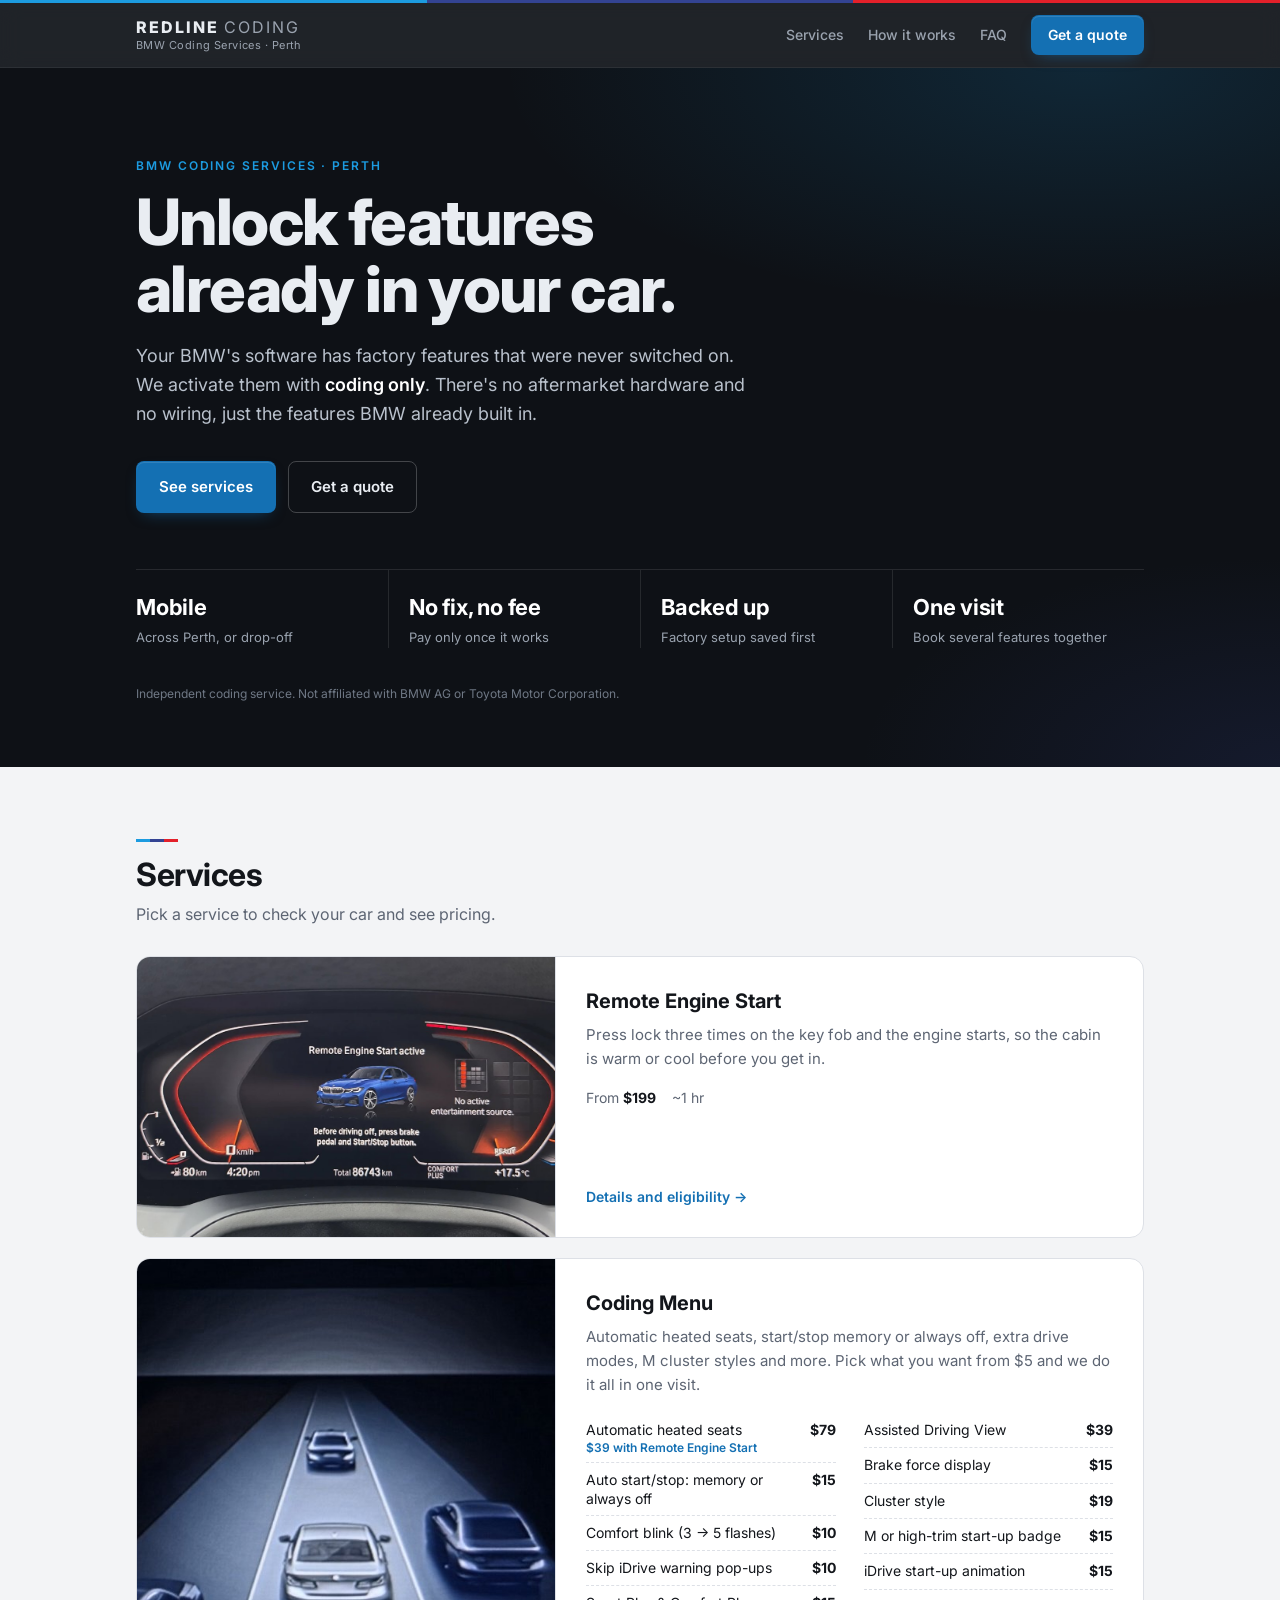
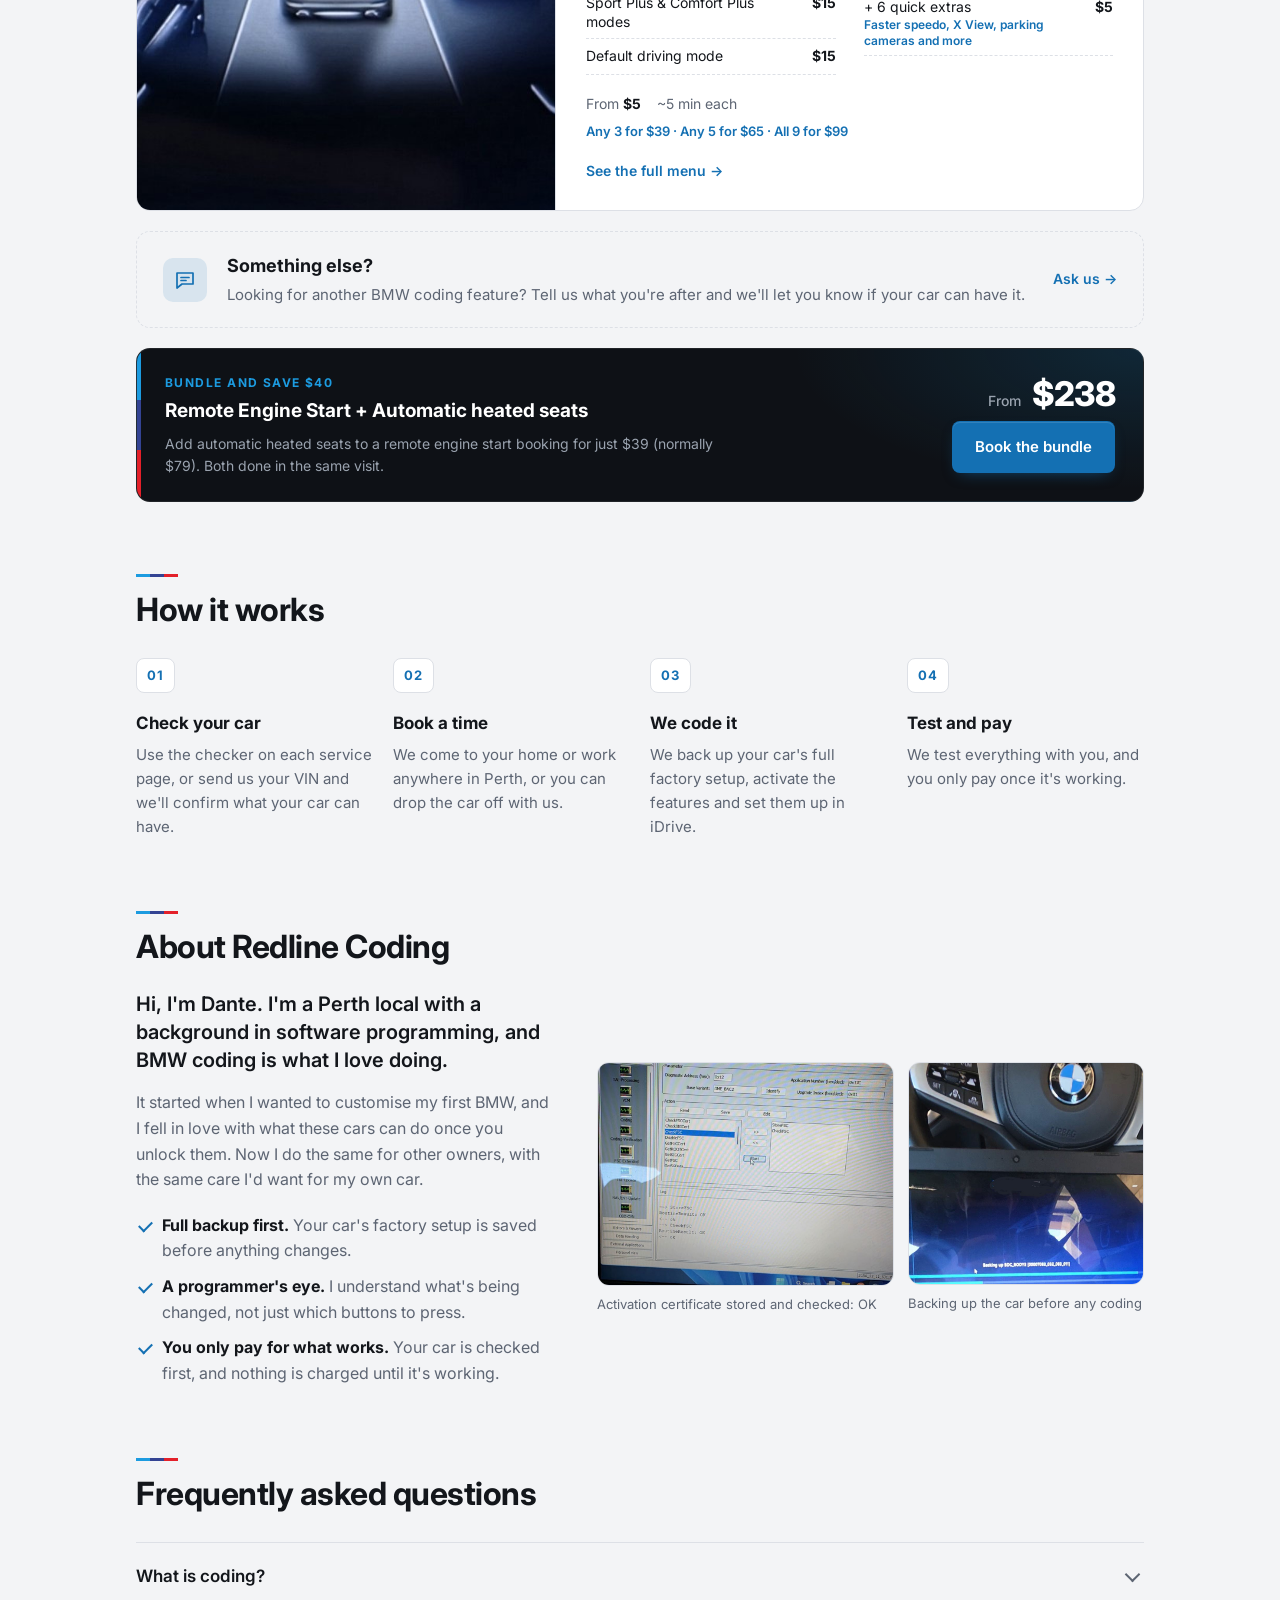
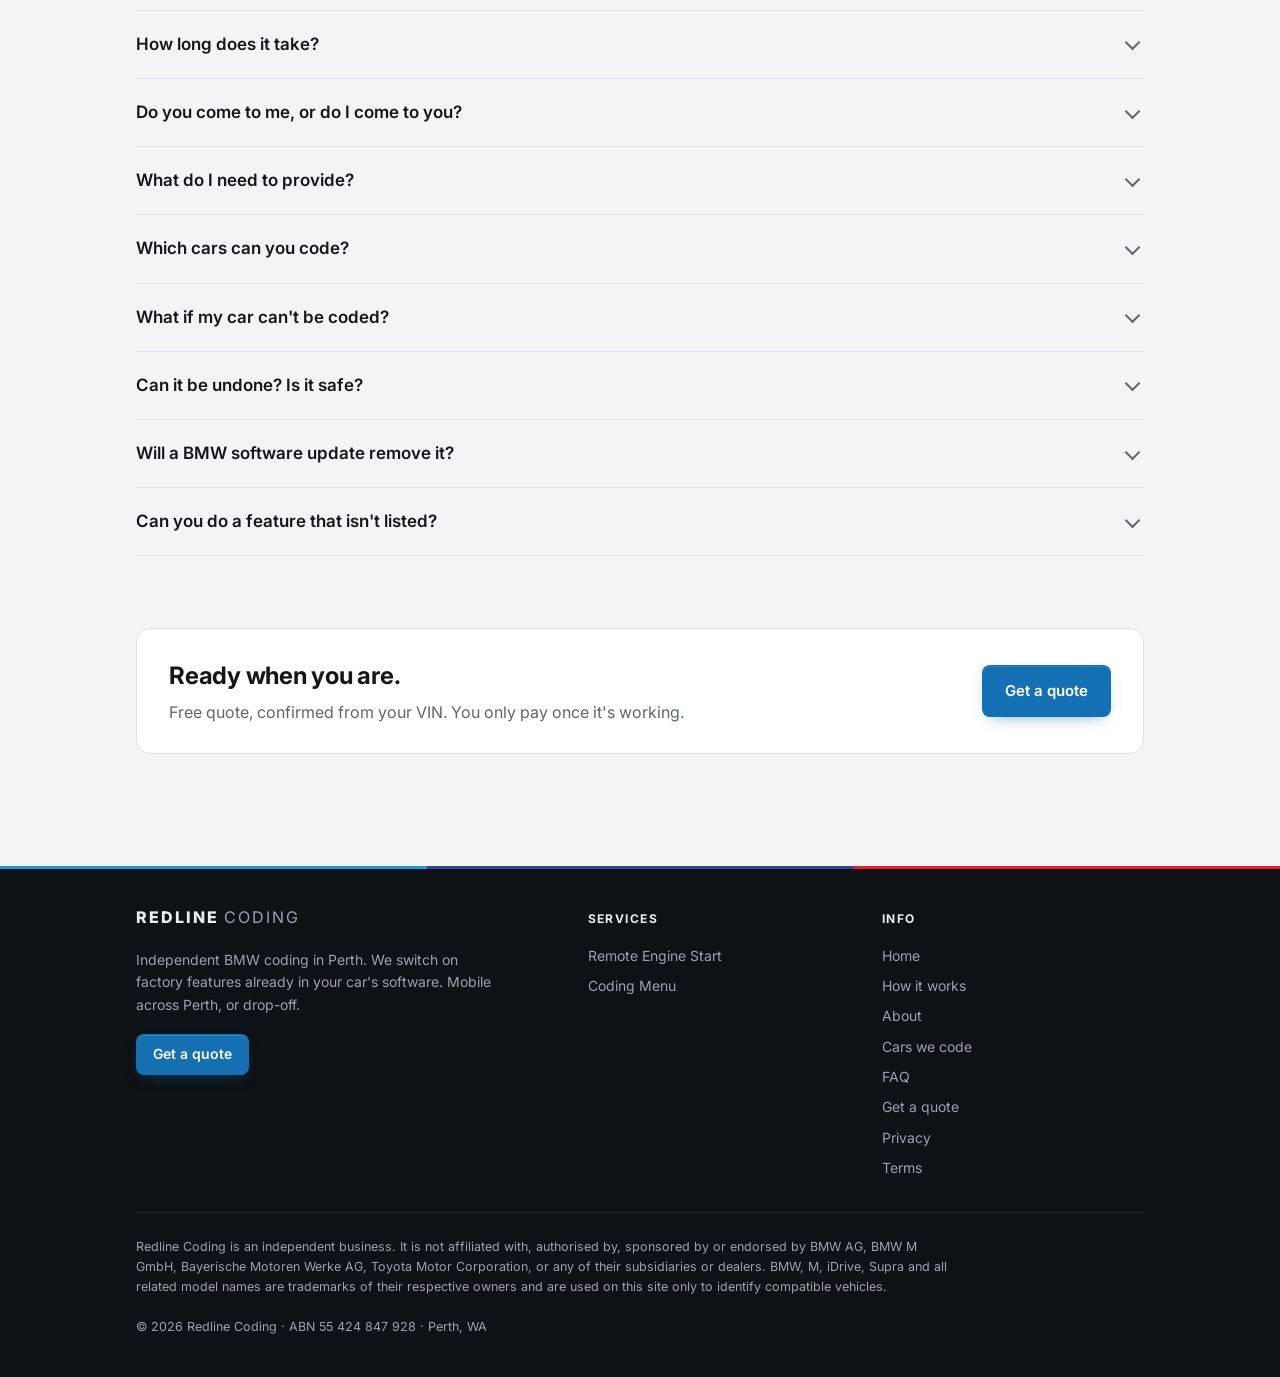
==== commit 259d817e: "Add Cars we code page, built from the checker vehicle lists" ====
--- a/index.html
+++ b/index.html
@@ -155,7 +155,7 @@
       </details>
       <details>
         <summary>Which cars can you code?</summary>
-        <p>BMWs built before March 2021 with iDrive 7. We can't code iDrive 6 or the newer curved-screen iDrive 8. From March 2021, BMW locked coding on its cars. Each service has its own list of eligible models and a checker. Pick a service above, or send us your VIN and we'll tell you what your car can have.</p>
+        <p>BMWs built before March 2021 with iDrive 7. We can't code iDrive 6 or the newer curved-screen iDrive 8. From March 2021, BMW locked coding on its cars. Each service has its own list of eligible models and a checker. Pick a service above, or send us your VIN and we'll tell you what your car can have. <a href="cars.html">See every model we code</a>.</p>
       </details>
       <details>
         <summary>What if my car can't be coded?</summary>
--- a/styles.css
+++ b/styles.css
@@ -742,3 +742,21 @@
 .about-shots figcaption { margin-top: 8px; font-size: 13px; color: var(--muted); }
 @media (max-width: 860px) { .about { grid-template-columns: 1fr; gap: 24px; } }
 @media (max-width: 480px) { .about-shots { flex-direction: column; } }
+
+/* "Cars we code" page */
+.cars { padding: 4px 28px; }
+.car-row { display: grid; grid-template-columns: 210px 1fr; gap: 6px 24px; padding: 16px 0; border-bottom: 1px solid var(--border); }
+.car-row:last-child { border-bottom: 0; }
+.car-row h3 { margin: 0; font-size: 16px; }
+.car-row ul { list-style: none; margin: 0; padding: 0; display: grid; gap: 10px; }
+.car-row li { font-size: 15px; font-weight: 600; }
+.car-row li small { display: block; margin-top: 3px; font-size: 13px; font-weight: 400; color: var(--muted); }
+.car-trims { font-weight: 400; color: var(--muted); }
+.car-note { margin: 8px 0 0; font-size: 13px; color: var(--muted); }
+.car-tag { display: inline-block; margin-left: 6px; padding: 1px 8px; border-radius: 999px; font-size: 12px; font-weight: 700; background: var(--check-bg); color: var(--check-fg); border: 1px solid var(--check-bd); }
+.car-tag-yes { background: var(--yes-bg); color: var(--yes-fg); border-color: var(--yes-bd); }
+.cars-no .car-row li { font-weight: 500; }
+@media (max-width: 560px) {
+  .cars { padding: 4px 18px; }
+  .car-row { grid-template-columns: 1fr; }
+}
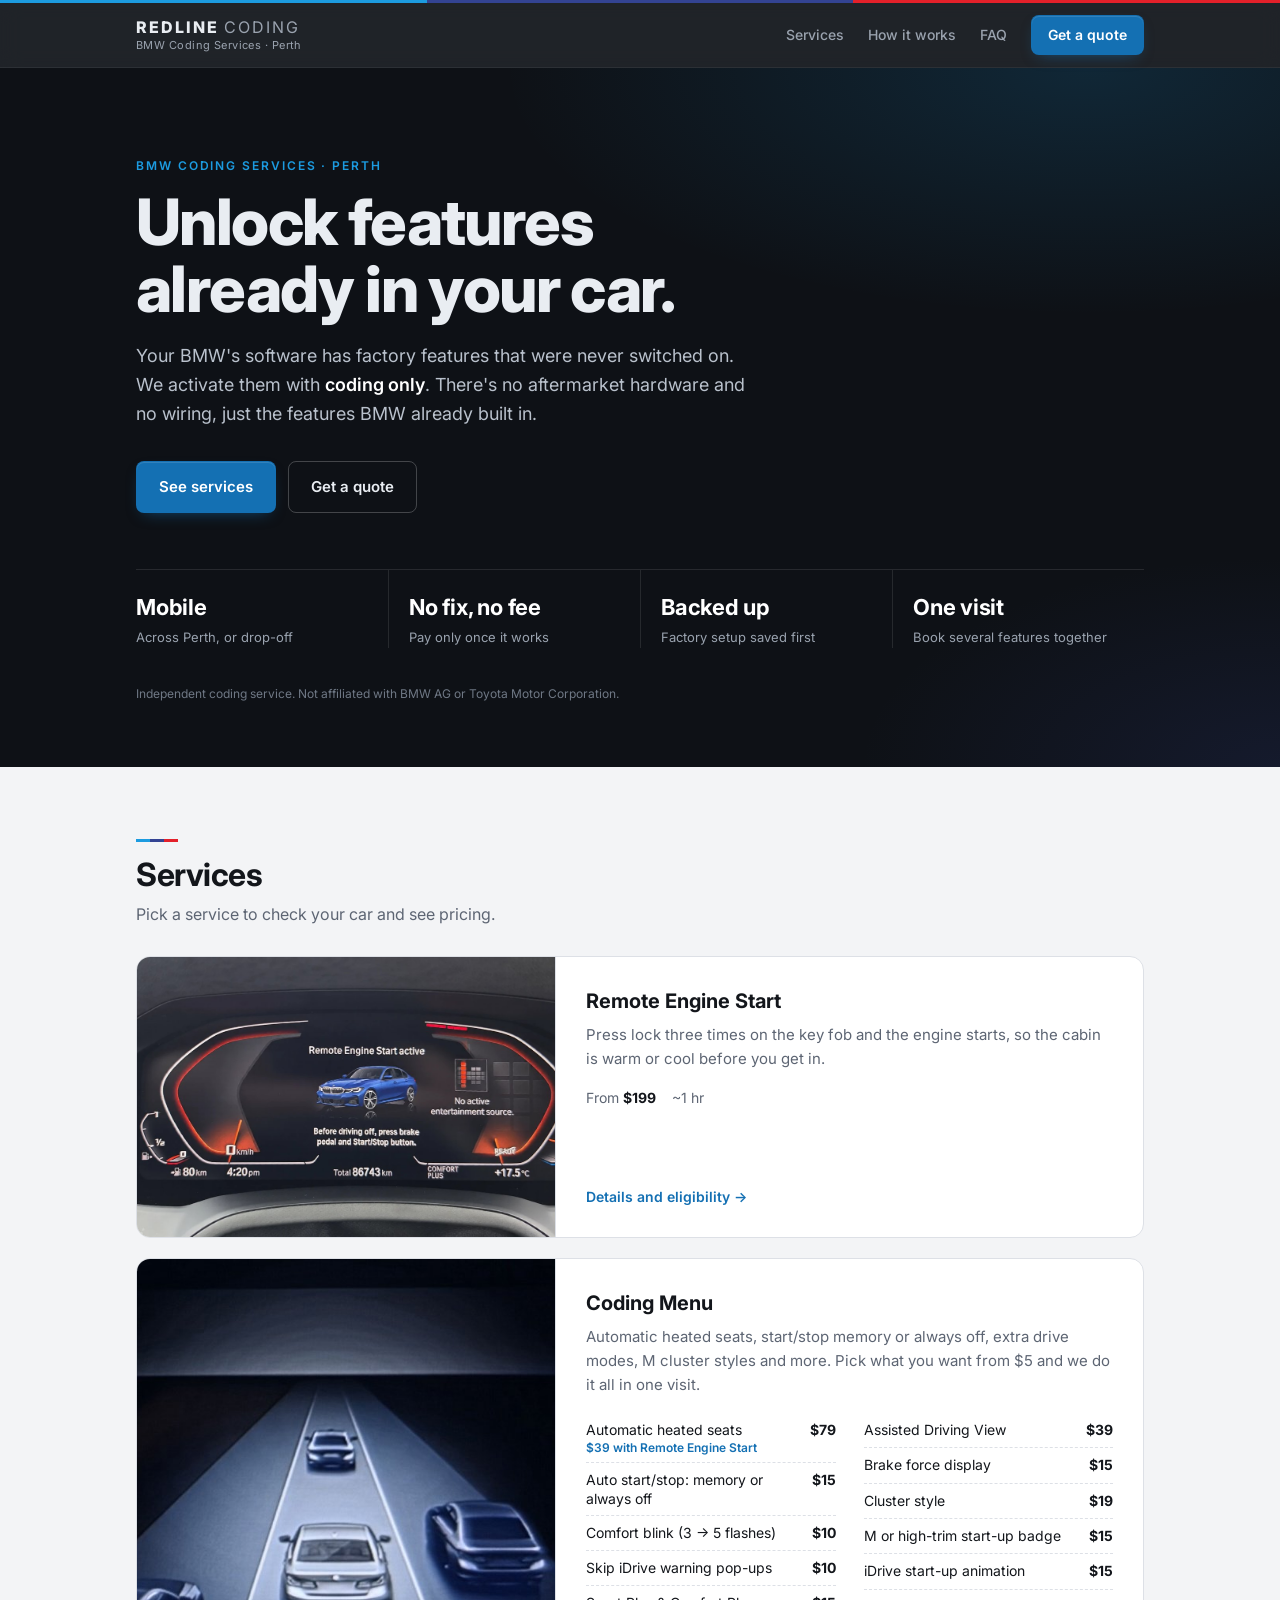
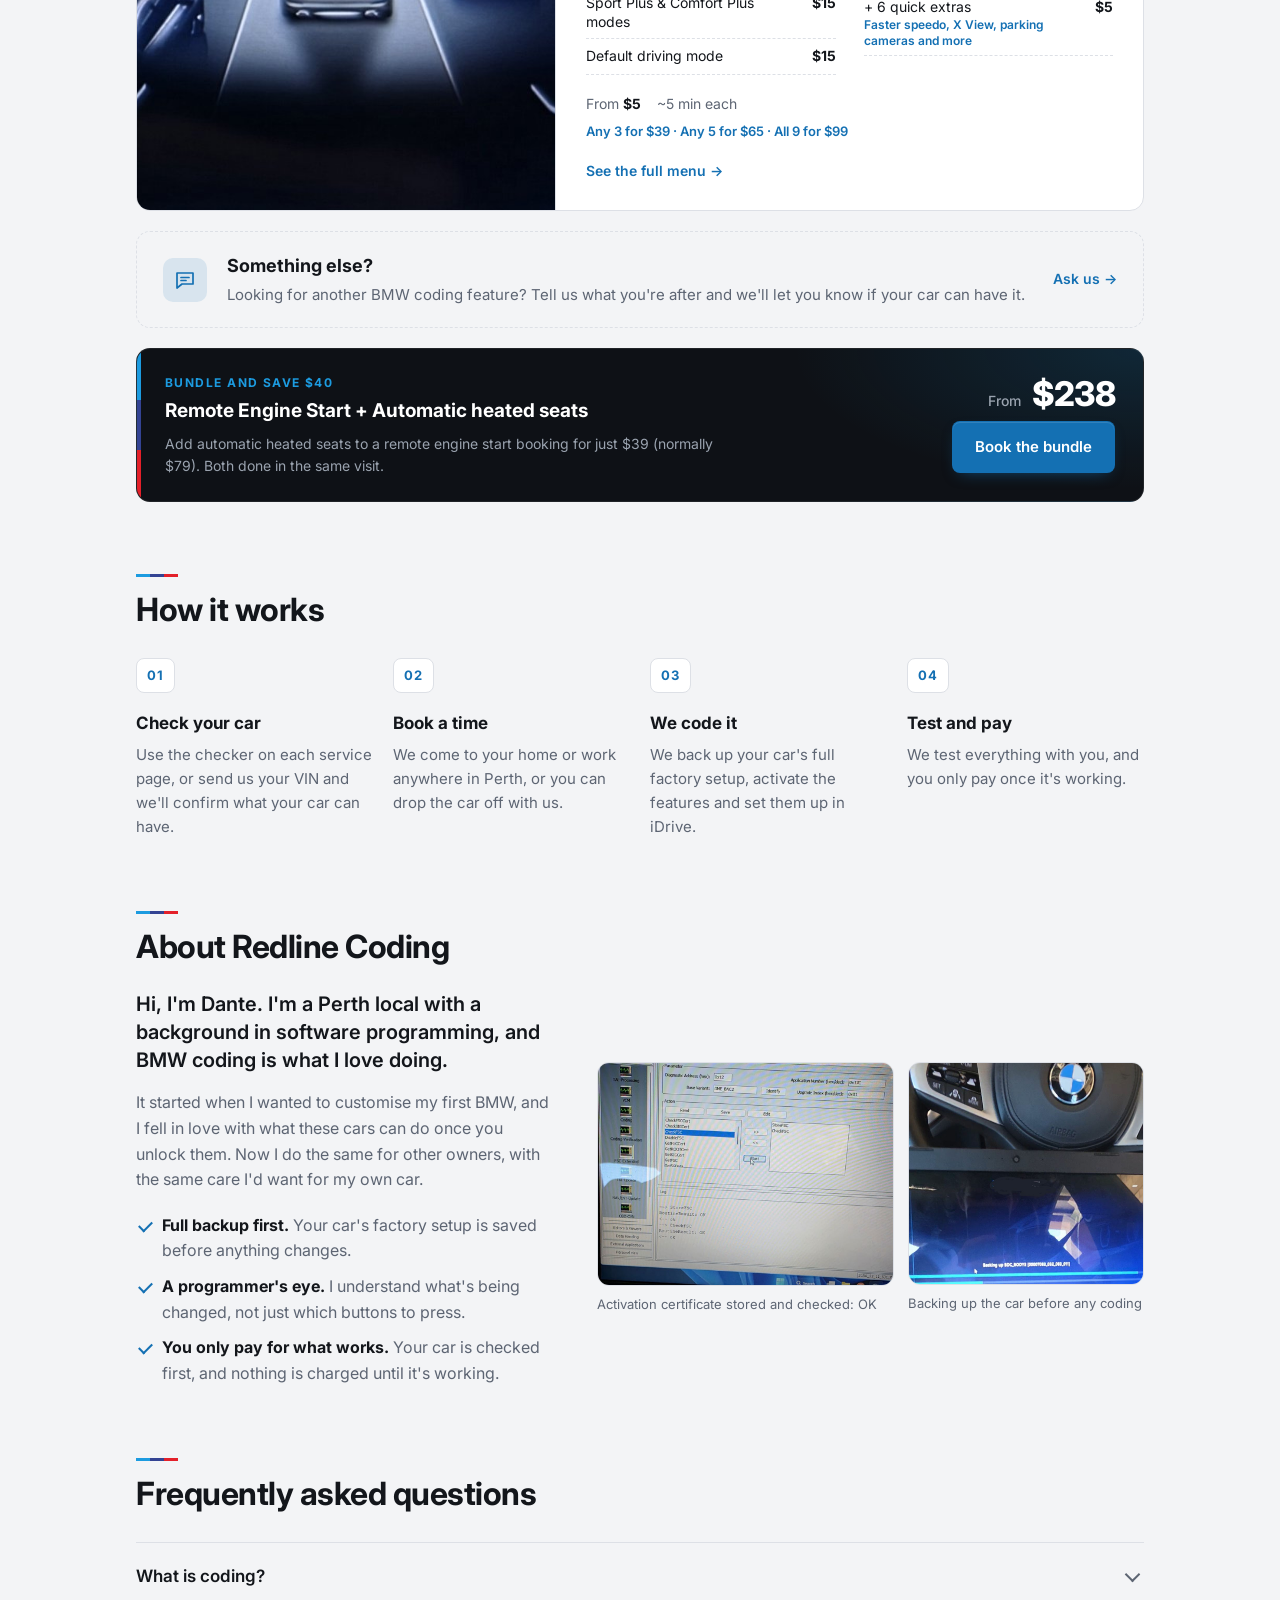
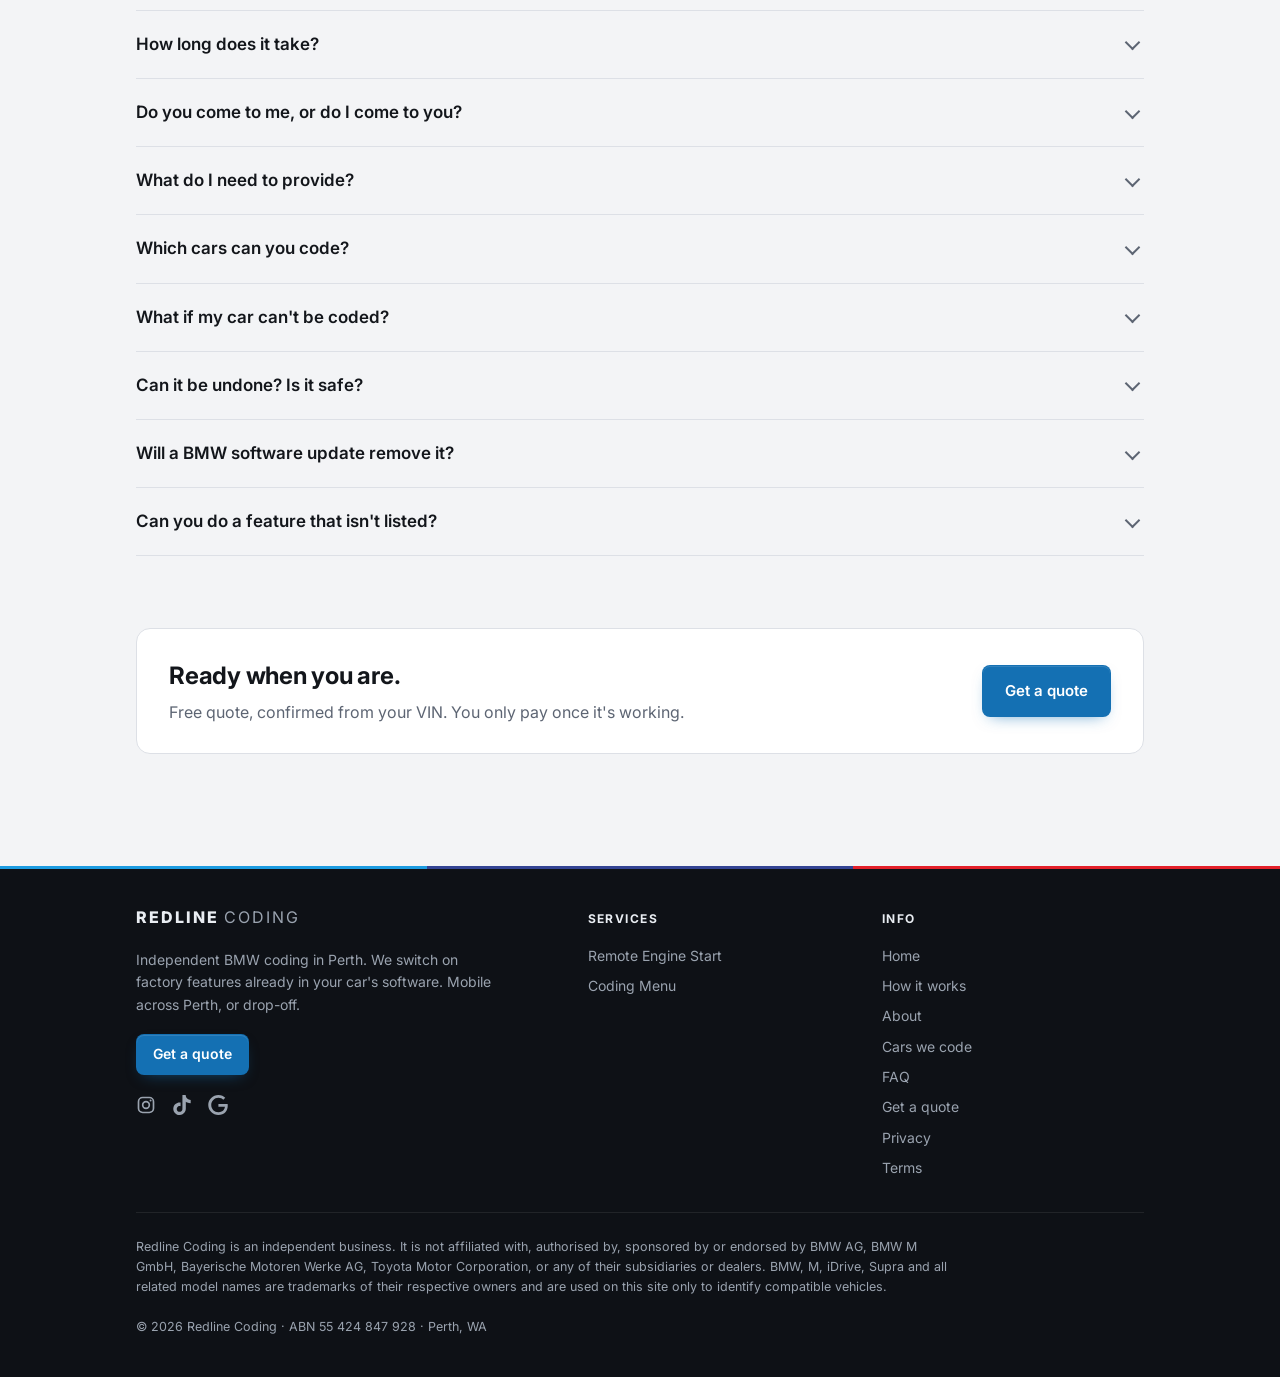
==== commit 6cb52616: "Add Instagram, TikTok and Google links to the footer and business schema" ====
--- a/index.html
+++ b/index.html
@@ -49,7 +49,8 @@
   "image": "https://redlinecoding.com.au/media/og-home.jpg",
   "areaServed": { "@type": "City", "name": "Perth" },
   "address": { "@type": "PostalAddress", "addressLocality": "Perth", "addressRegion": "WA", "addressCountry": "AU" },
-  "priceRange": "$5–$199"
+  "priceRange": "$5–$199",
+  "sameAs": ["https://www.instagram.com/redlinecodingperth/", "https://www.tiktok.com/@redline.coding", "https://share.google/6yGSnhQcemCVBCfMC"]
 }
 </script>
 </head>
--- a/styles.css
+++ b/styles.css
@@ -556,6 +556,10 @@
 .foot-head { margin: 4px 0 12px; font-size: 12px; font-weight: 700; letter-spacing: .12em; text-transform: uppercase; color: var(--ink-text); }
 .foot-col a { display: block; padding: 4px 0; font-size: 14px; color: var(--ink-muted); text-decoration: none; }
 .foot-col a:hover { color: #fff; }
+.foot-social { display: flex; gap: 16px; margin-top: 20px; }
+.foot-social a { display: inline-flex; color: var(--ink-muted); }
+.foot-social a:hover { color: #fff; }
+.foot-social svg { width: 20px; height: 20px; }
 @media (max-width: 700px) {
   .foot-grid { grid-template-columns: 1fr 1fr; }
   .foot-about { grid-column: 1 / -1; }
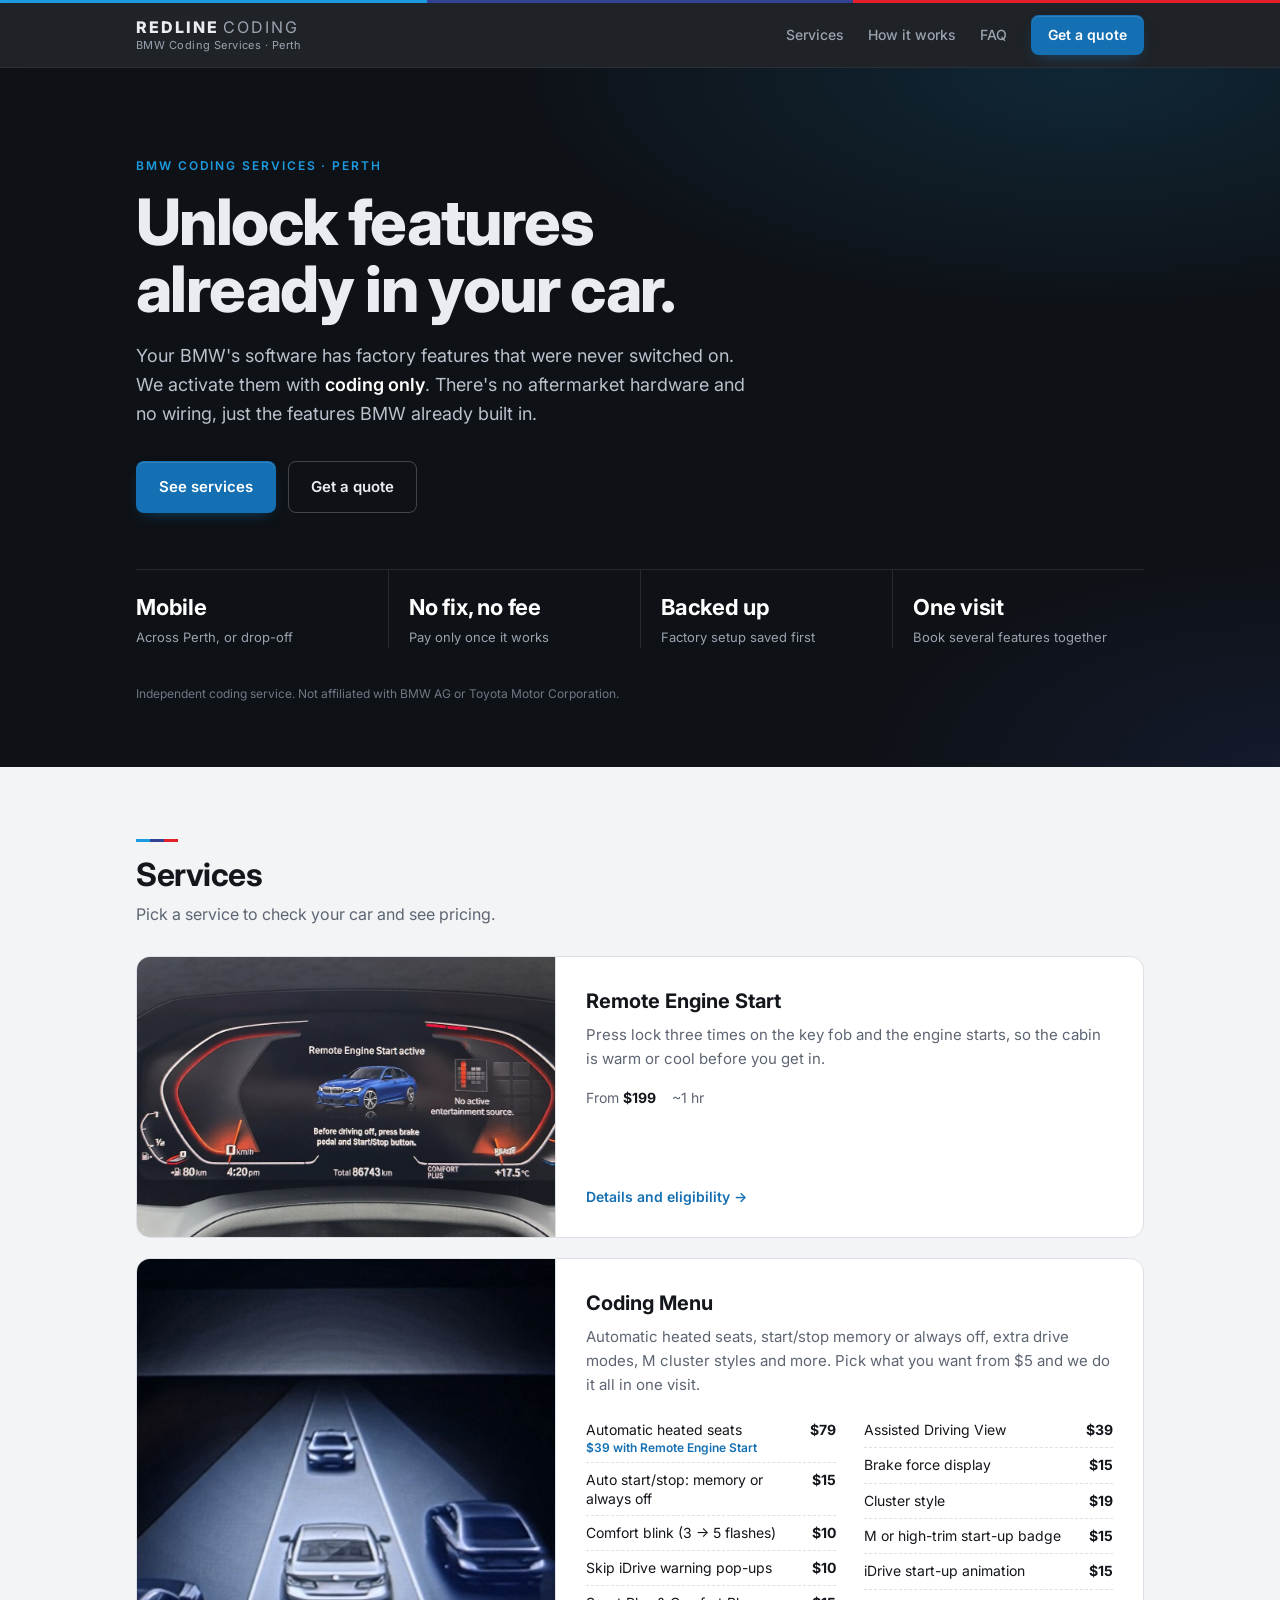
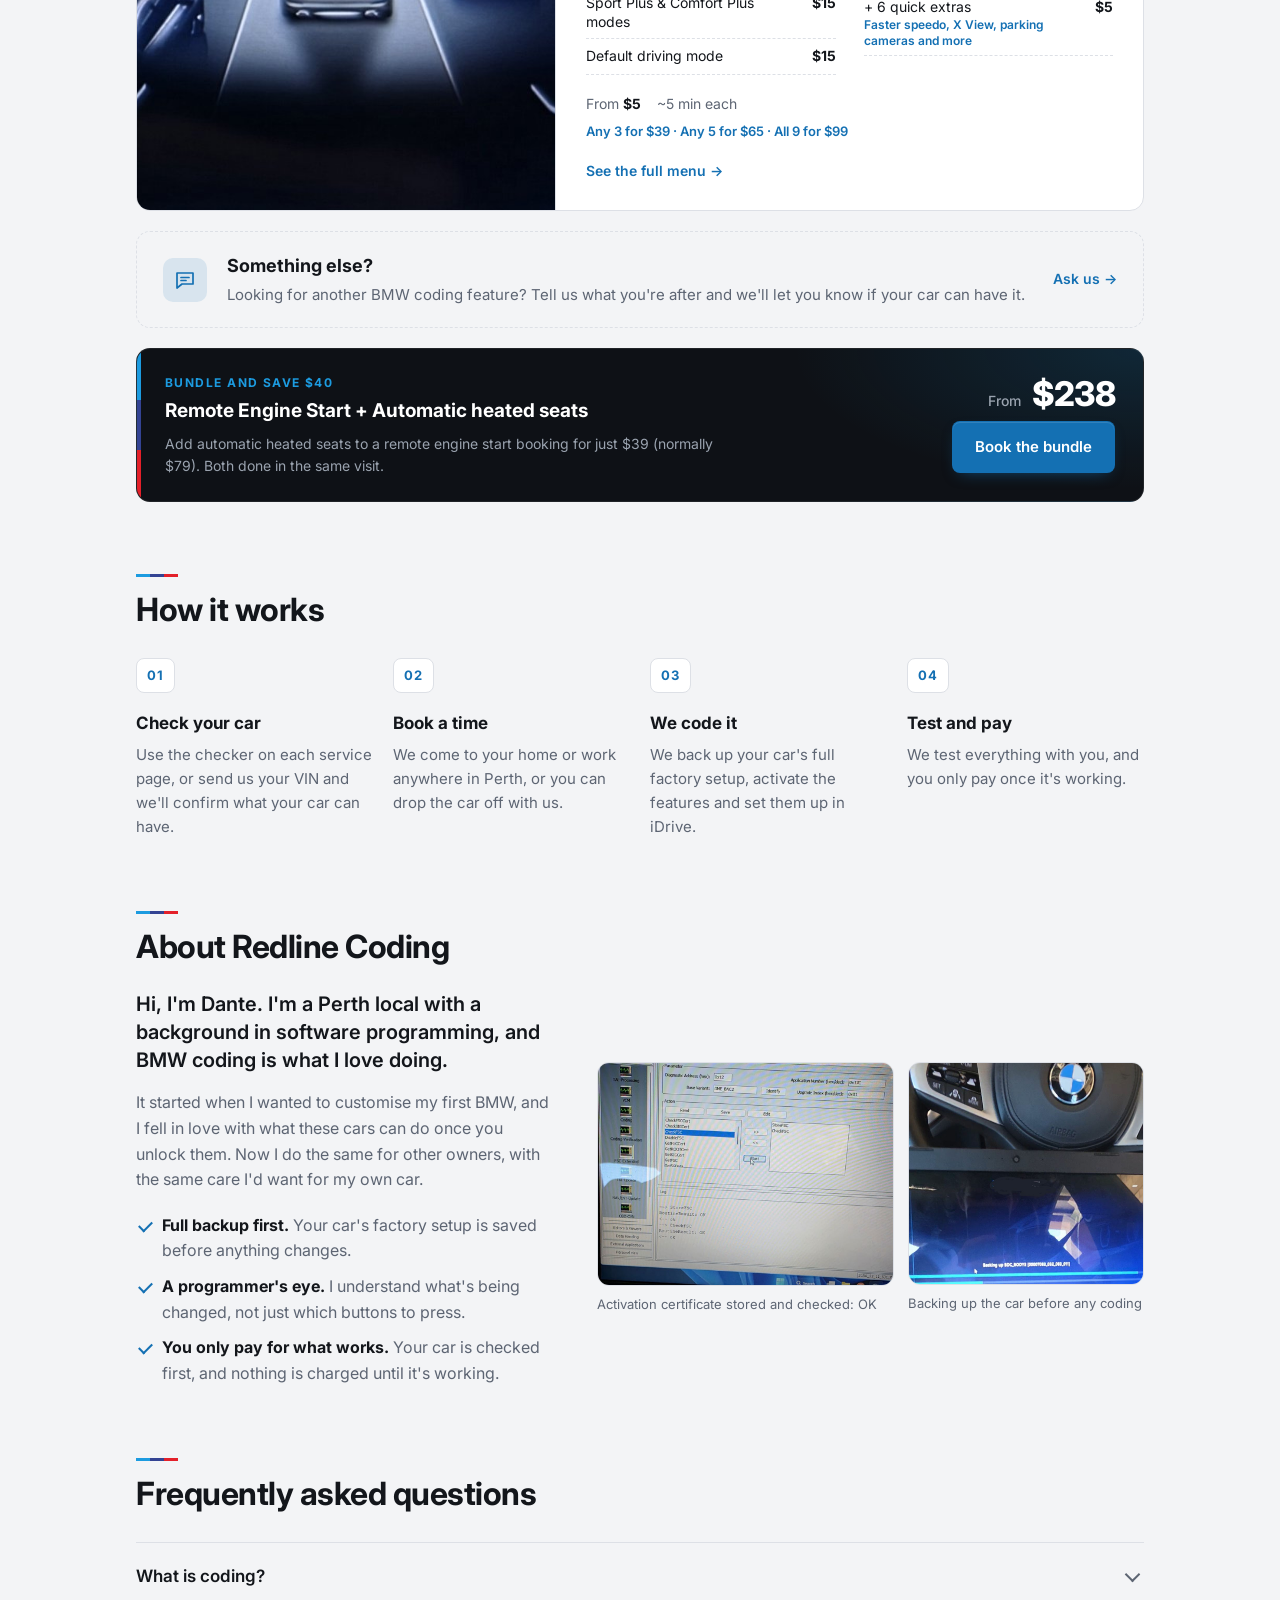
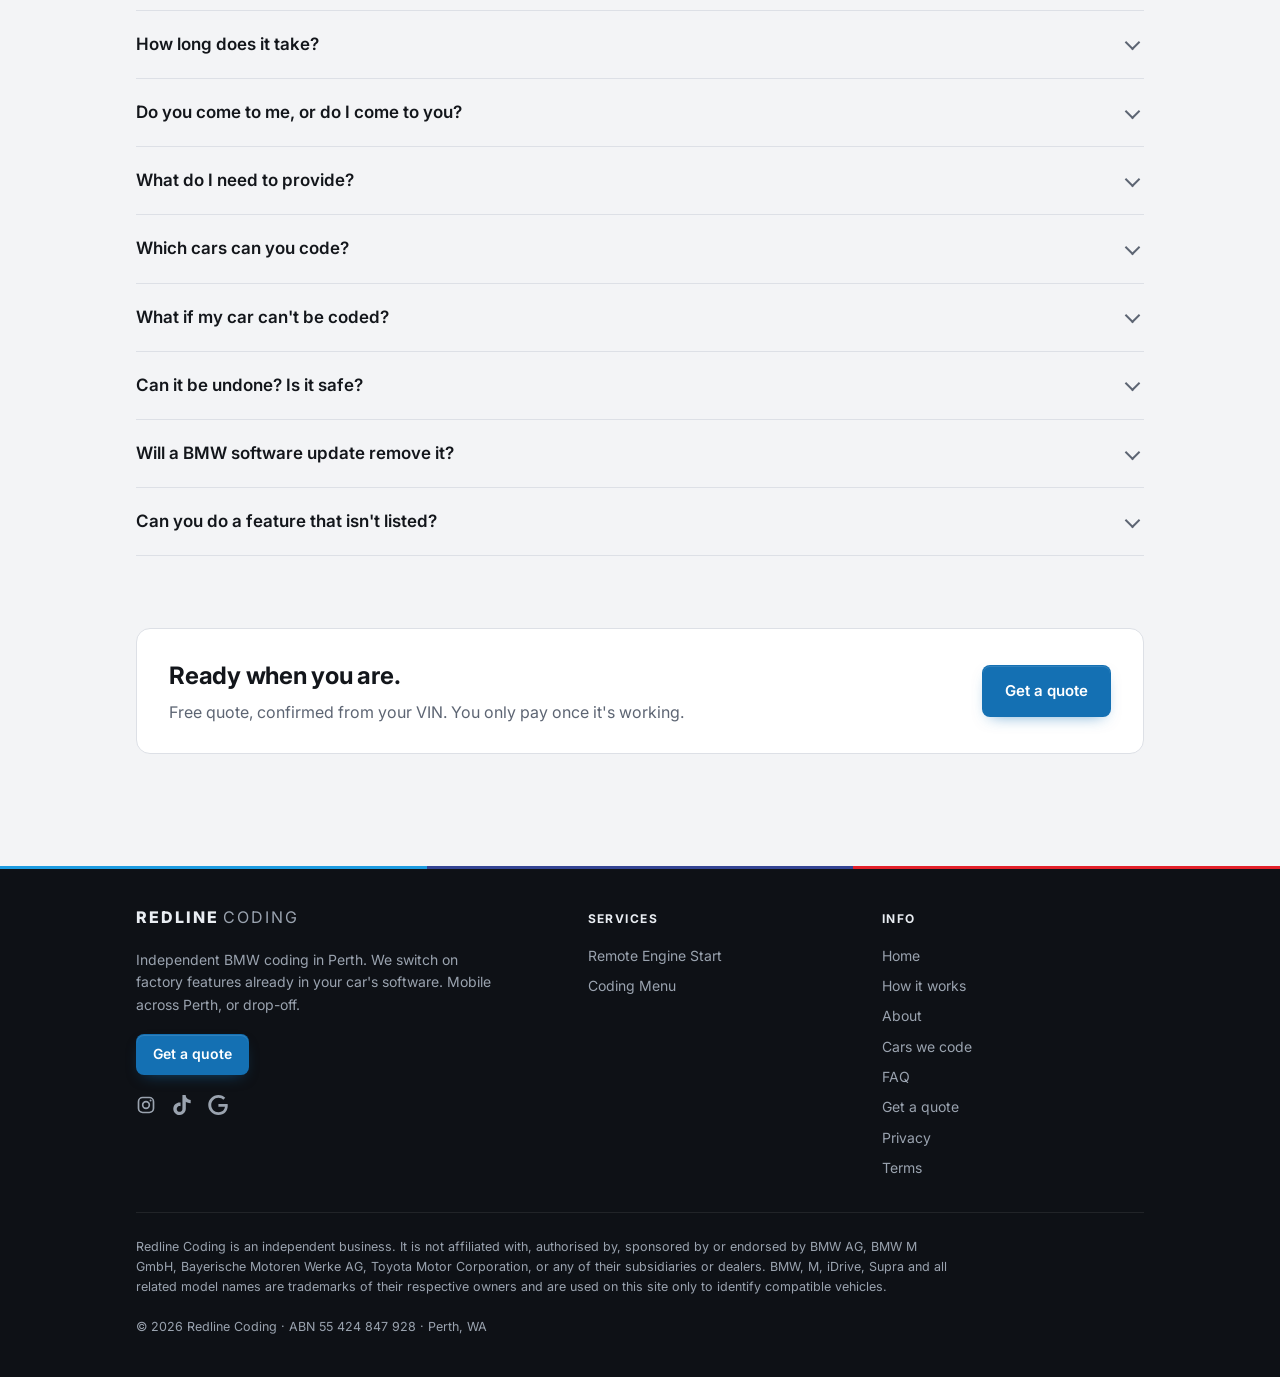
==== commit 499cbc7e: "Put a real space in the logo text so it reads "Redline Coding" The gap between REDLINE and CODING wa" ====
--- a/index.html
+++ b/index.html
@@ -13,7 +13,7 @@
 <meta charset="UTF-8">
 <meta name="viewport" content="width=device-width, initial-scale=1">
 <title>Redline Coding | BMW Coding Services Perth</title>
-<meta name="description" content="Independent BMW coding in Perth. We switch on factory features already in your car's software, like remote engine start and automatic heated seats. Mobile or drop-off. No charge if your car can't be coded.">
+<meta name="description" content="Independent BMW coding in Perth. We switch on factory features already in your car, like remote engine start and heated seats. Mobile or drop-off.">
 <meta property="og:title" content="Redline Coding | BMW Coding Services Perth">
 <meta property="og:description" content="Unlock factory features already in your BMW: remote engine start, automatic heated seats and more. Mobile across Perth.">
 <meta property="og:type" content="website">
@@ -37,7 +37,7 @@
 <meta name="apple-mobile-web-app-title" content="Redline">
 <!-- tells Google the site name to show in search results -->
 <script type="application/ld+json">
-{"@context": "https://schema.org", "@type": "WebSite", "name": "Redline Coding", "alternateName": ["Redline Coding Perth", "redlinecoding.com.au"], "url": "https://redlinecoding.com.au/"}
+{"@context": "https://schema.org", "@type": "WebSite", "name": "Redline Coding", "alternateName": "Redline Coding Perth", "url": "https://redlinecoding.com.au/"}
 </script>
 <script type="application/ld+json">
 {
@@ -56,7 +56,45 @@
 </head>
 <body>
 
-<div id="site-nav"></div>
+<!--prerender:site-nav--><div id="site-nav">
+      <div class="mstripe" aria-hidden="true"></div>
+      <nav class="nav" aria-label="Main">
+        <div class="wrap nav-inner">
+          <a class="brand" href="#top" aria-label="Redline Coding home">
+            <span class="brand-name">REDLINE <b>CODING</b></span>
+            <span class="brand-sub">BMW Coding Services · Perth</span>
+          </a>
+          <div class="nav-links">
+            <a href="#services">Services</a>
+            <a href="#how">How it works</a>
+            <a href="#faq">FAQ</a>
+            <a class="btn btn-primary btn-sm" href="enquire.html" data-quote="">Get a quote</a>
+          </div>
+          <button type="button" class="nav-toggle" aria-expanded="false" aria-controls="nav-panel" aria-label="Open menu">
+            <span></span><span></span>
+          </button>
+        </div>
+        <div class="nav-panel" id="nav-panel" hidden="">
+          <div class="wrap">
+            <p class="nav-label">Services</p>
+            <div class="nav-svcs">
+      <a href="remote-start.html">
+        <span class="f-icon" aria-hidden="true"><svg viewBox="0 0 24 24"><rect x="7" y="2.5" width="10" height="19" rx="3"></rect><circle cx="12" cy="8" r="1.6"></circle><path d="M10 13.5h4M10 16.5h4"></path></svg></span>
+        <span>Remote Engine Start<small>From $199 · ~1 hr</small></span>
+      </a>
+      <a href="coding-menu.html">
+        <span class="f-icon" aria-hidden="true"><svg viewBox="0 0 24 24"><circle cx="12" cy="12" r="8.5"></circle><path d="M12 12l3.5-3.5"></path><path d="M12 5v1.5M5 12h1.5M17.5 12H19"></path></svg></span>
+        <span>Coding Menu<small>From $5 · ~5 min each</small></span>
+      </a></div>
+            <div class="nav-more">
+              <a href="#how">How it works</a>
+              <a href="cars.html">Cars we code</a>
+              <a href="#faq">FAQ</a>
+              <a href="enquire.html">Get a quote</a>
+            </div>
+          </div>
+        </div>
+      </nav></div><!--/prerender:site-nav-->
 
 <header class="hero" id="top">
   <div class="wrap">
@@ -82,8 +120,65 @@
   <section class="wrap section" id="services">
     <h2 class="h2">Services</h2>
     <p class="muted">Pick a service to check your car and see pricing.</p>
-    <div class="svc-grid" id="service-cards"></div>
-    <div class="bundles" id="bundles"></div>
+    <!--prerender:service-cards--><div class="svc-grid" id="service-cards">
+    <a class="svc-card" href="remote-start.html">
+      <div class="svc-cover"><img src="media/rs-cluster.jpg" alt="" loading="lazy"></div>
+      <div class="svc-body">
+        <h3>Remote Engine Start</h3>
+        <p>Press lock three times on the key fob and the engine starts, so the cabin is warm or cool before you get in.</p>
+        
+        <p class="svc-meta"><span>From <b>$199</b></span><span>~1 hr</span></p>
+        
+        
+        <span class="svc-more">Details and eligibility <span aria-hidden="true">→</span></span>
+      </div>
+    </a>
+    <a class="svc-card" href="coding-menu.html">
+      <div class="svc-cover"><img src="media/card-coding-menu-hd.jpg" alt="" loading="lazy"></div>
+      <div class="svc-body">
+        <h3>Coding Menu</h3>
+        <p>Automatic heated seats, start/stop memory or always off, extra drive modes, M cluster styles and more. Pick what you want from $5 and we do it all in one visit.</p>
+        
+    <ul class="svc-feats">
+      
+        <li><span>Automatic heated seats<small>$39 with Remote Engine Start</small></span><b>$79</b></li>
+        <li><span>Auto start/stop: memory or always off</span><b>$15</b></li>
+        <li><span>Comfort blink (3 → 5 flashes)</span><b>$10</b></li>
+        <li><span>Skip iDrive warning pop-ups</span><b>$10</b></li>
+        <li><span>Sport Plus &amp; Comfort Plus modes</span><b>$15</b></li>
+        <li><span>Default driving mode</span><b>$15</b></li>
+        <li><span>Assisted Driving View</span><b>$39</b></li>
+        <li><span>Brake force display</span><b>$15</b></li>
+        <li><span>Cluster style</span><b>$19</b></li>
+        <li><span>M or high-trim start-up badge</span><b>$15</b></li>
+        <li><span>iDrive start-up animation</span><b>$15</b></li>
+      
+        <li><span>+ 6 quick extras<small>Faster speedo, X View, parking cameras and more</small></span><b>$5</b></li>
+    </ul>
+        <p class="svc-meta"><span>From <b>$5</b></span><span>~5 min each</span></p>
+        
+        <p class="svc-deal">Any 3 for $39 · Any 5 for $65 · All 9 for $99</p>
+        <span class="svc-more">See the full menu <span aria-hidden="true">→</span></span>
+      </div>
+    </a>
+    <a class="svc-card svc-card-alt" href="enquire.html?other=1">
+      <div class="f-icon" aria-hidden="true"><svg viewBox="0 0 24 24"><path d="M4 5h16v11H9l-5 4z"></path><path d="M8 9.5h8M8 12.5h5"></path></svg></div>
+      <div class="svc-alt-text"><h3>Something else?</h3>
+      <p>Looking for another BMW coding feature? Tell us what you're after and we'll let you know if your car can have it.</p></div>
+      <span class="svc-more">Ask us <span aria-hidden="true">→</span></span>
+    </a></div><!--/prerender:service-cards-->
+    <!--prerender:bundles--><div class="bundles" id="bundles">
+      <div class="bundle">
+        <div>
+          <p class="bundle-tag">Bundle and save $40</p>
+          <p class="bundle-title">Remote Engine Start + Automatic heated seats</p>
+          <p class="bundle-sub">Add automatic heated seats to a remote engine start booking for just $39 (normally $79). Both done in the same visit.</p>
+        </div>
+        <div class="bundle-price">
+          <p><span class="from">From</span> $238</p>
+          <a class="btn btn-primary" href="enquire.html?pick=remote-start&amp;f=heated-seats">Book the bundle</a>
+        </div>
+      </div></div><!--/prerender:bundles-->
   </section>
 
   <section class="wrap section" id="how">
@@ -189,7 +284,41 @@
 
 </main>
 
-<div id="site-footer"></div>
+<!--prerender:site-footer--><div id="site-footer">
+      <footer class="footer">
+        <div class="mstripe" aria-hidden="true"></div>
+        <div class="wrap">
+          <div class="foot-grid">
+            <div class="foot-about">
+              <p class="foot-brand">REDLINE <b>CODING</b></p>
+              <p>Independent BMW coding in Perth. We switch on factory features already in your car's software. Mobile across Perth, or drop-off.</p>
+              <a class="btn btn-primary btn-sm" href="enquire.html">Get a quote</a>
+              <div class="foot-social">
+                <a href="https://www.instagram.com/redlinecodingperth/" target="_blank" rel="noopener" aria-label="Redline Coding on Instagram" title="Instagram"><svg viewBox="0 0 24 24" fill="none" stroke="currentColor" stroke-width="2" aria-hidden="true"><rect x="3" y="3" width="18" height="18" rx="5"></rect><circle cx="12" cy="12" r="4"></circle><circle cx="17.5" cy="6.5" r="1.2" fill="currentColor" stroke="none"></circle></svg></a>
+                <a href="https://www.tiktok.com/@redline.coding" target="_blank" rel="noopener" aria-label="Redline Coding on TikTok" title="TikTok"><svg viewBox="0 0 24 24" fill="currentColor" aria-hidden="true"><path d="M12.525.02c1.31-.02 2.61-.01 3.91-.02.08 1.53.63 3.09 1.75 4.17 1.12 1.11 2.7 1.62 4.24 1.79v4.03c-1.44-.05-2.89-.35-4.2-.97-.57-.26-1.1-.59-1.62-.93-.01 2.92.01 5.84-.02 8.75-.08 1.4-.54 2.79-1.35 3.94-1.31 1.92-3.58 3.17-5.91 3.21-1.43.08-2.86-.31-4.08-1.03-2.02-1.19-3.44-3.37-3.65-5.71-.02-.5-.03-1-.01-1.49.18-1.9 1.12-3.72 2.58-4.96 1.66-1.44 3.98-2.13 6.15-1.72.02 1.48-.04 2.96-.04 4.44-.99-.32-2.15-.23-3.02.37-.63.41-1.11 1.04-1.36 1.75-.21.51-.15 1.07-.14 1.61.24 1.64 1.82 3.02 3.5 2.87 1.12-.01 2.19-.66 2.77-1.61.19-.33.4-.67.41-1.06.1-1.79.06-3.57.07-5.36.01-4.03-.01-8.05.02-12.07z"></path></svg></a>
+                <a href="https://share.google/6yGSnhQcemCVBCfMC" target="_blank" rel="noopener" aria-label="Redline Coding on Google" title="Google"><svg viewBox="0 0 24 24" fill="currentColor" aria-hidden="true"><path d="M12.48 10.92v3.28h7.84c-.24 1.84-.853 3.187-1.787 4.133-1.147 1.147-2.933 2.4-6.053 2.4-4.827 0-8.6-3.893-8.6-8.72s3.773-8.72 8.6-8.72c2.6 0 4.507 1.027 5.907 2.347l2.307-2.307C18.747 1.44 16.133 0 12.48 0 5.867 0 .307 5.387.307 12s5.56 12 12.173 12c3.573 0 6.267-1.173 8.373-3.36 2.16-2.16 2.84-5.213 2.84-7.667 0-.76-.053-1.467-.173-2.053H12.48z"></path></svg></a>
+              </div>
+            </div>
+            <div class="foot-col">
+              <p class="foot-head">Services</p>
+              <a href="remote-start.html">Remote Engine Start</a><a href="coding-menu.html">Coding Menu</a>
+            </div>
+            <div class="foot-col">
+              <p class="foot-head">Info</p>
+              <a href="/">Home</a>
+              <a href="/#how">How it works</a>
+              <a href="/#about">About</a>
+              <a href="cars.html">Cars we code</a>
+              <a href="#faq">FAQ</a>
+              <a href="enquire.html">Get a quote</a>
+              <a href="privacy.html">Privacy</a>
+              <a href="terms.html">Terms</a>
+            </div>
+          </div>
+          <p class="disclaimer">Redline Coding is an independent business. It is not affiliated with, authorised by, sponsored by or endorsed by BMW AG, BMW M GmbH, Bayerische Motoren Werke AG, Toyota Motor Corporation, or any of their subsidiaries or dealers. BMW, M, iDrive, Supra and all related model names are trademarks of their respective owners and are used on this site only to identify compatible vehicles.</p>
+          <p class="copy">© 2026 Redline Coding · ABN 55 424 847 928 · Perth, WA</p>
+        </div>
+      </footer></div><!--/prerender:site-footer-->
 
 <script src="vehicles.js"></script>
 <script src="services.js"></script>
--- a/styles.css
+++ b/styles.css
@@ -66,7 +66,7 @@
 .nav-inner { display: flex; align-items: center; justify-content: space-between; height: 64px; gap: 16px; }
 .brand { text-decoration: none; color: var(--ink-text); display: flex; flex-direction: column; line-height: 1.1; }
 .brand-name { font-weight: 800; letter-spacing: .12em; font-size: 16px; }
-.brand-name b, .foot-brand b { font-weight: 400; color: var(--ink-muted); margin-left: .35em; }
+.brand-name b, .foot-brand b { font-weight: 400; color: var(--ink-muted); }
 .brand-sub { font-size: 11px; color: var(--ink-muted); letter-spacing: .04em; margin-top: 3px; }
 .nav-links { display: flex; align-items: center; gap: 24px; }
 .nav-links a:not(.btn) { color: var(--ink-muted); text-decoration: none; font-size: 14px; font-weight: 500; }
@@ -432,6 +432,7 @@
 .sum-total small { font-size: 13px; font-weight: 500; color: var(--muted); }
 #summary .btn { margin-top: 16px; }
 .thanks-card { display: grid; gap: 8px; }
+.thanks-wrap { padding-top: 32px; }
 .sum-head { margin: 16px 0 0; font-size: 18px; }
 
 /* home: closing call to action */
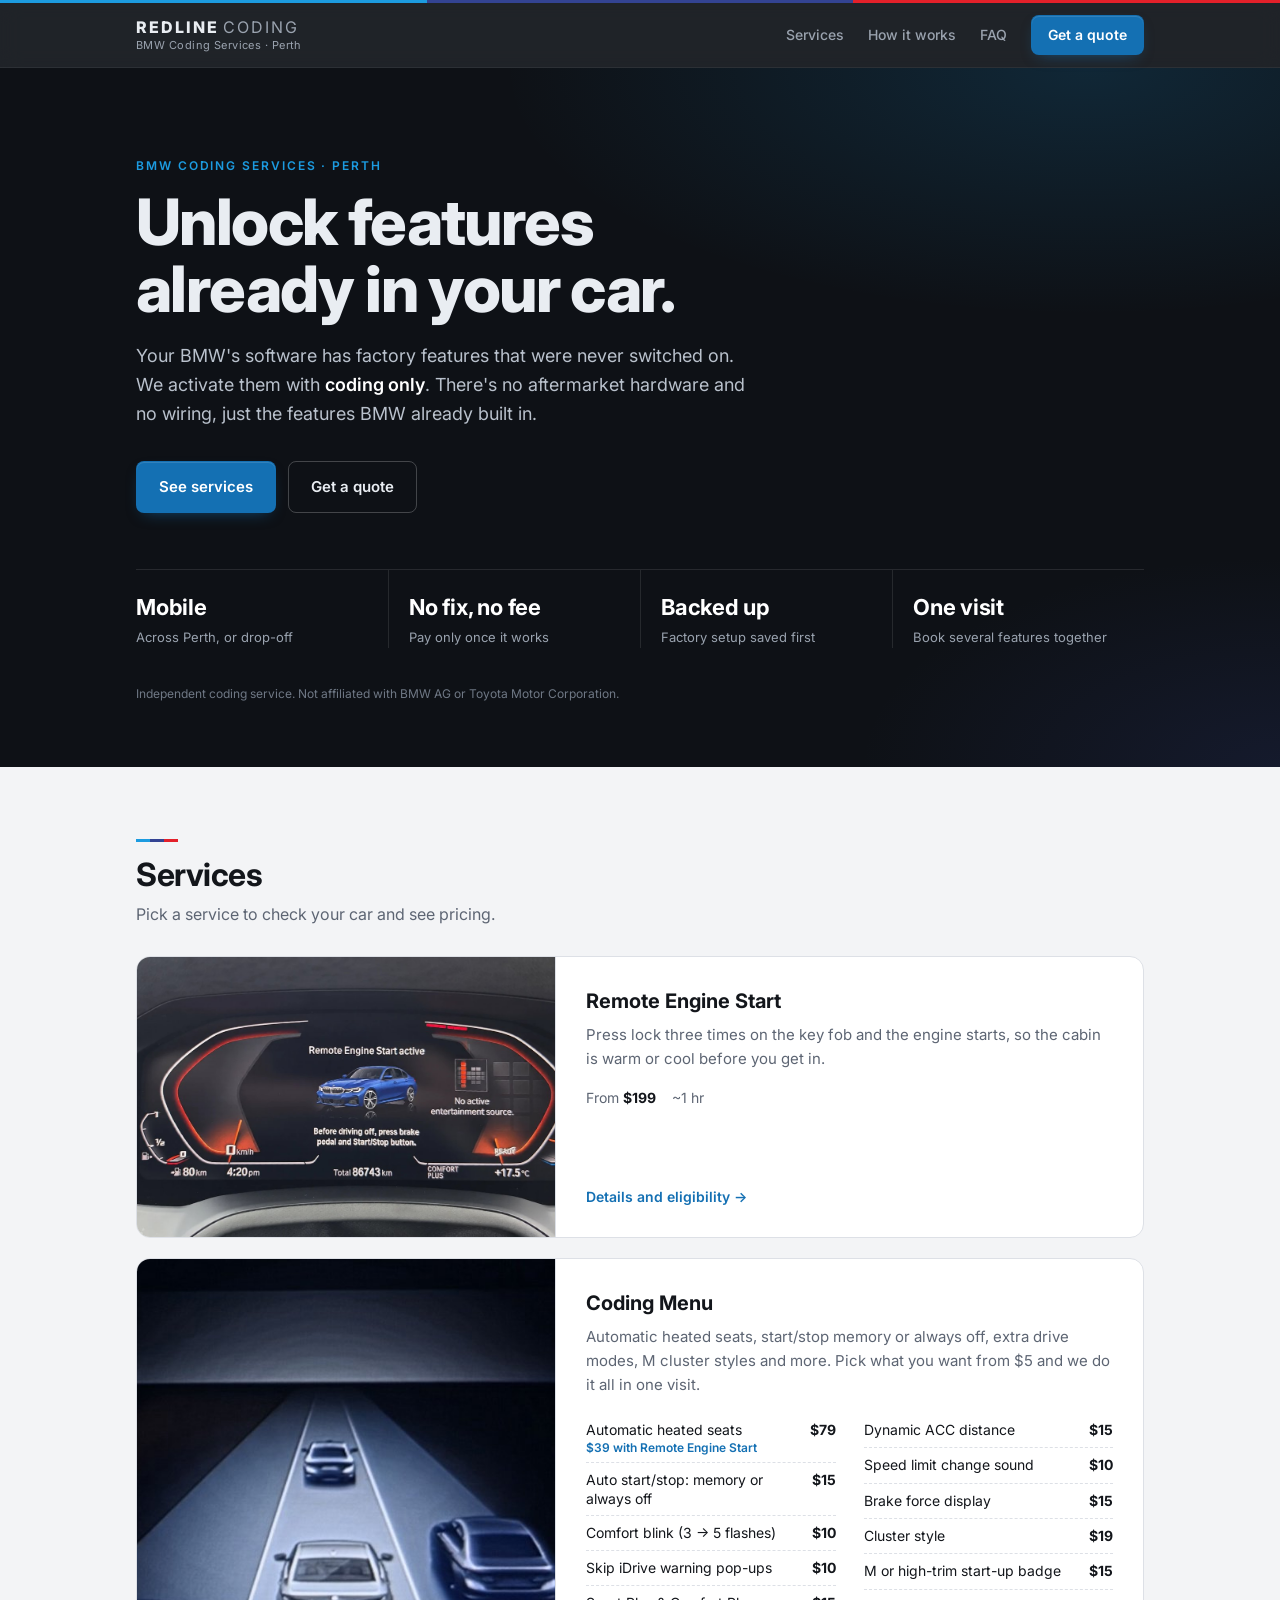
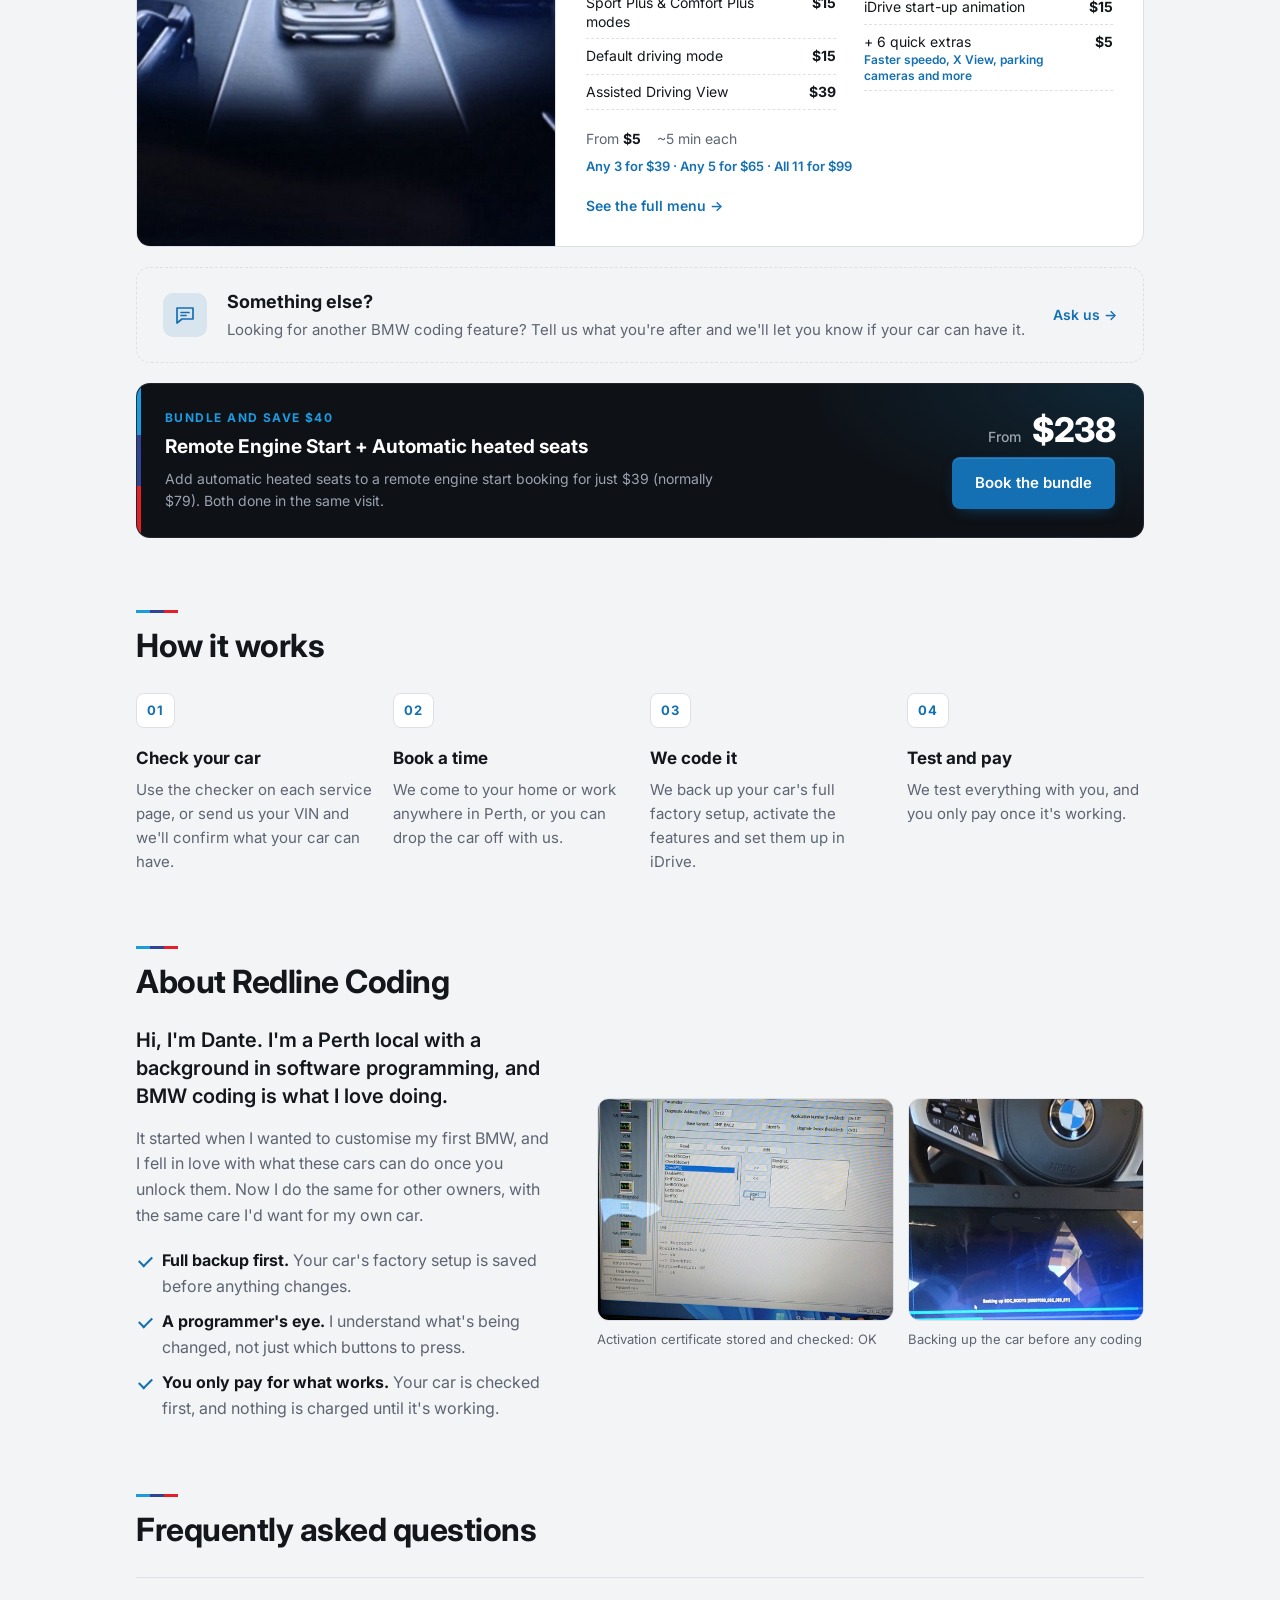
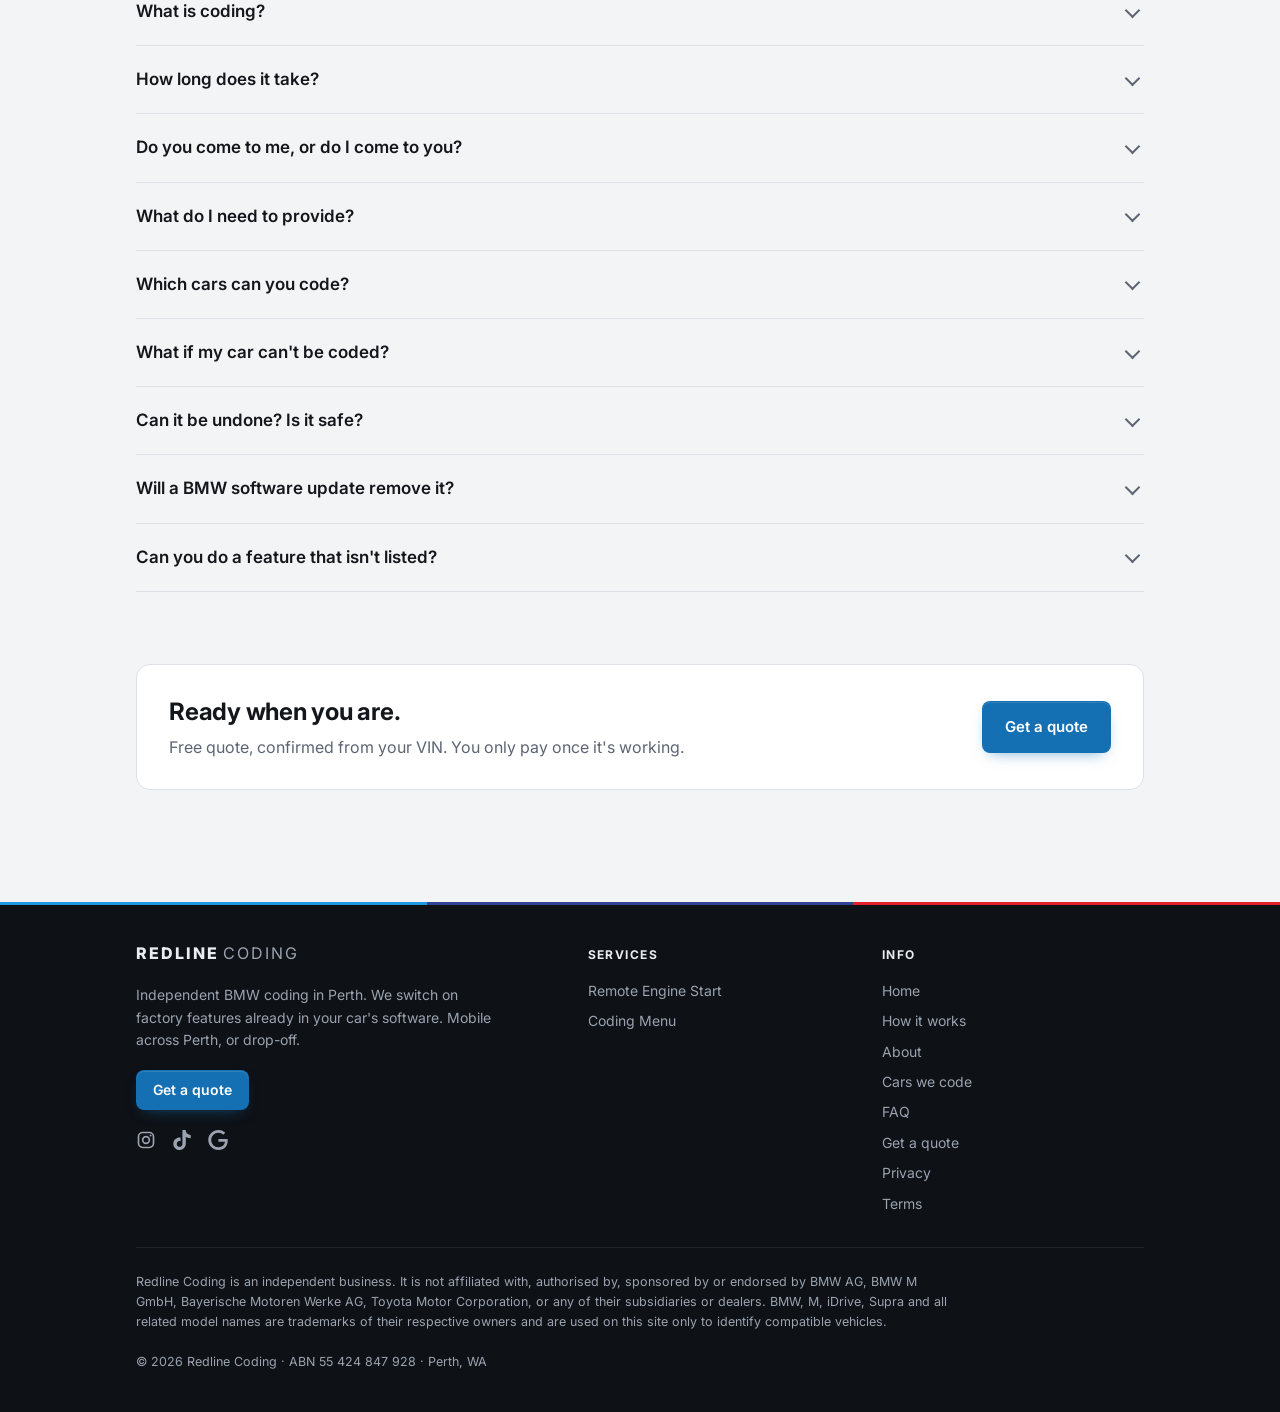
==== commit 738fd173: "Add Dynamic ACC distance and Speed limit change sound to the Coding Menu $15 and $10, both count tow" ====
--- a/index.html
+++ b/index.html
@@ -148,6 +148,8 @@
         <li><span>Sport Plus &amp; Comfort Plus modes</span><b>$15</b></li>
         <li><span>Default driving mode</span><b>$15</b></li>
         <li><span>Assisted Driving View</span><b>$39</b></li>
+        <li><span>Dynamic ACC distance</span><b>$15</b></li>
+        <li><span>Speed limit change sound</span><b>$10</b></li>
         <li><span>Brake force display</span><b>$15</b></li>
         <li><span>Cluster style</span><b>$19</b></li>
         <li><span>M or high-trim start-up badge</span><b>$15</b></li>
@@ -157,7 +159,7 @@
     </ul>
         <p class="svc-meta"><span>From <b>$5</b></span><span>~5 min each</span></p>
         
-        <p class="svc-deal">Any 3 for $39 · Any 5 for $65 · All 9 for $99</p>
+        <p class="svc-deal">Any 3 for $39 · Any 5 for $65 · All 11 for $99</p>
         <span class="svc-more">See the full menu <span aria-hidden="true">→</span></span>
       </div>
     </a>
